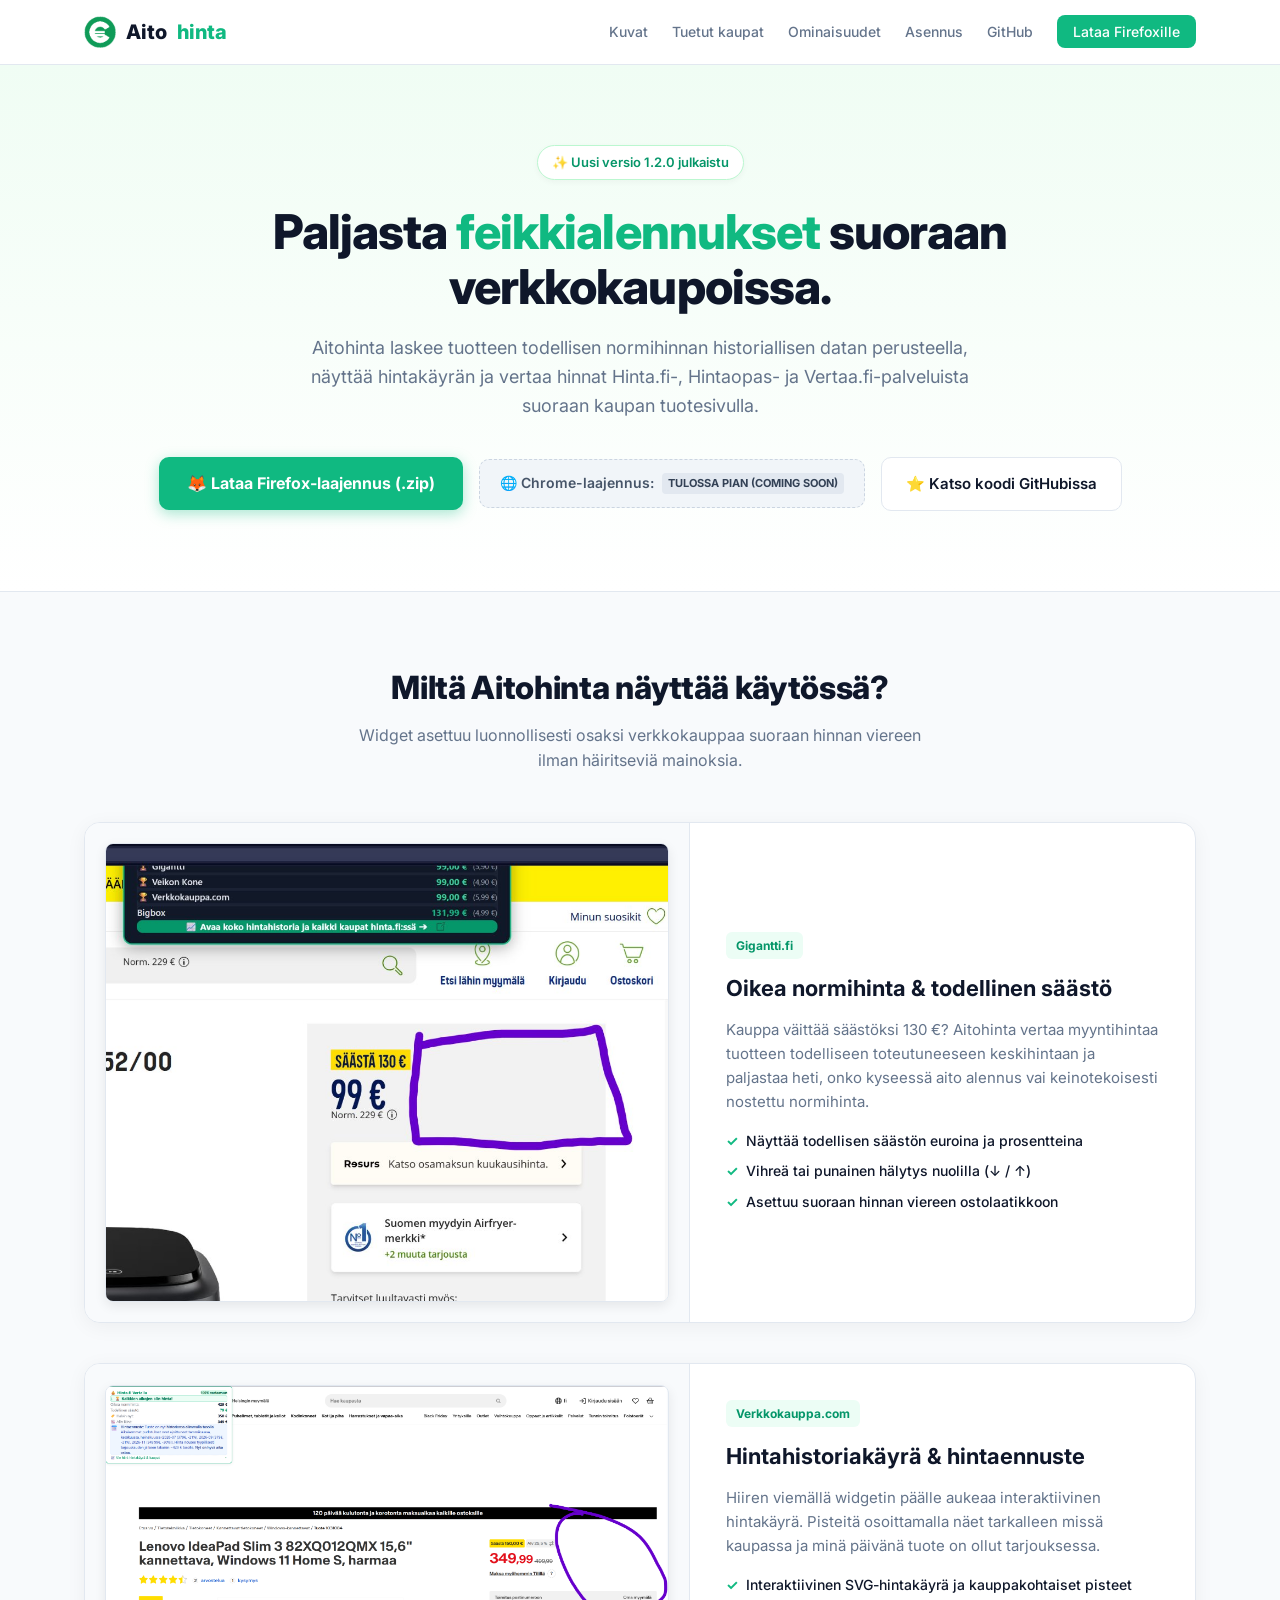
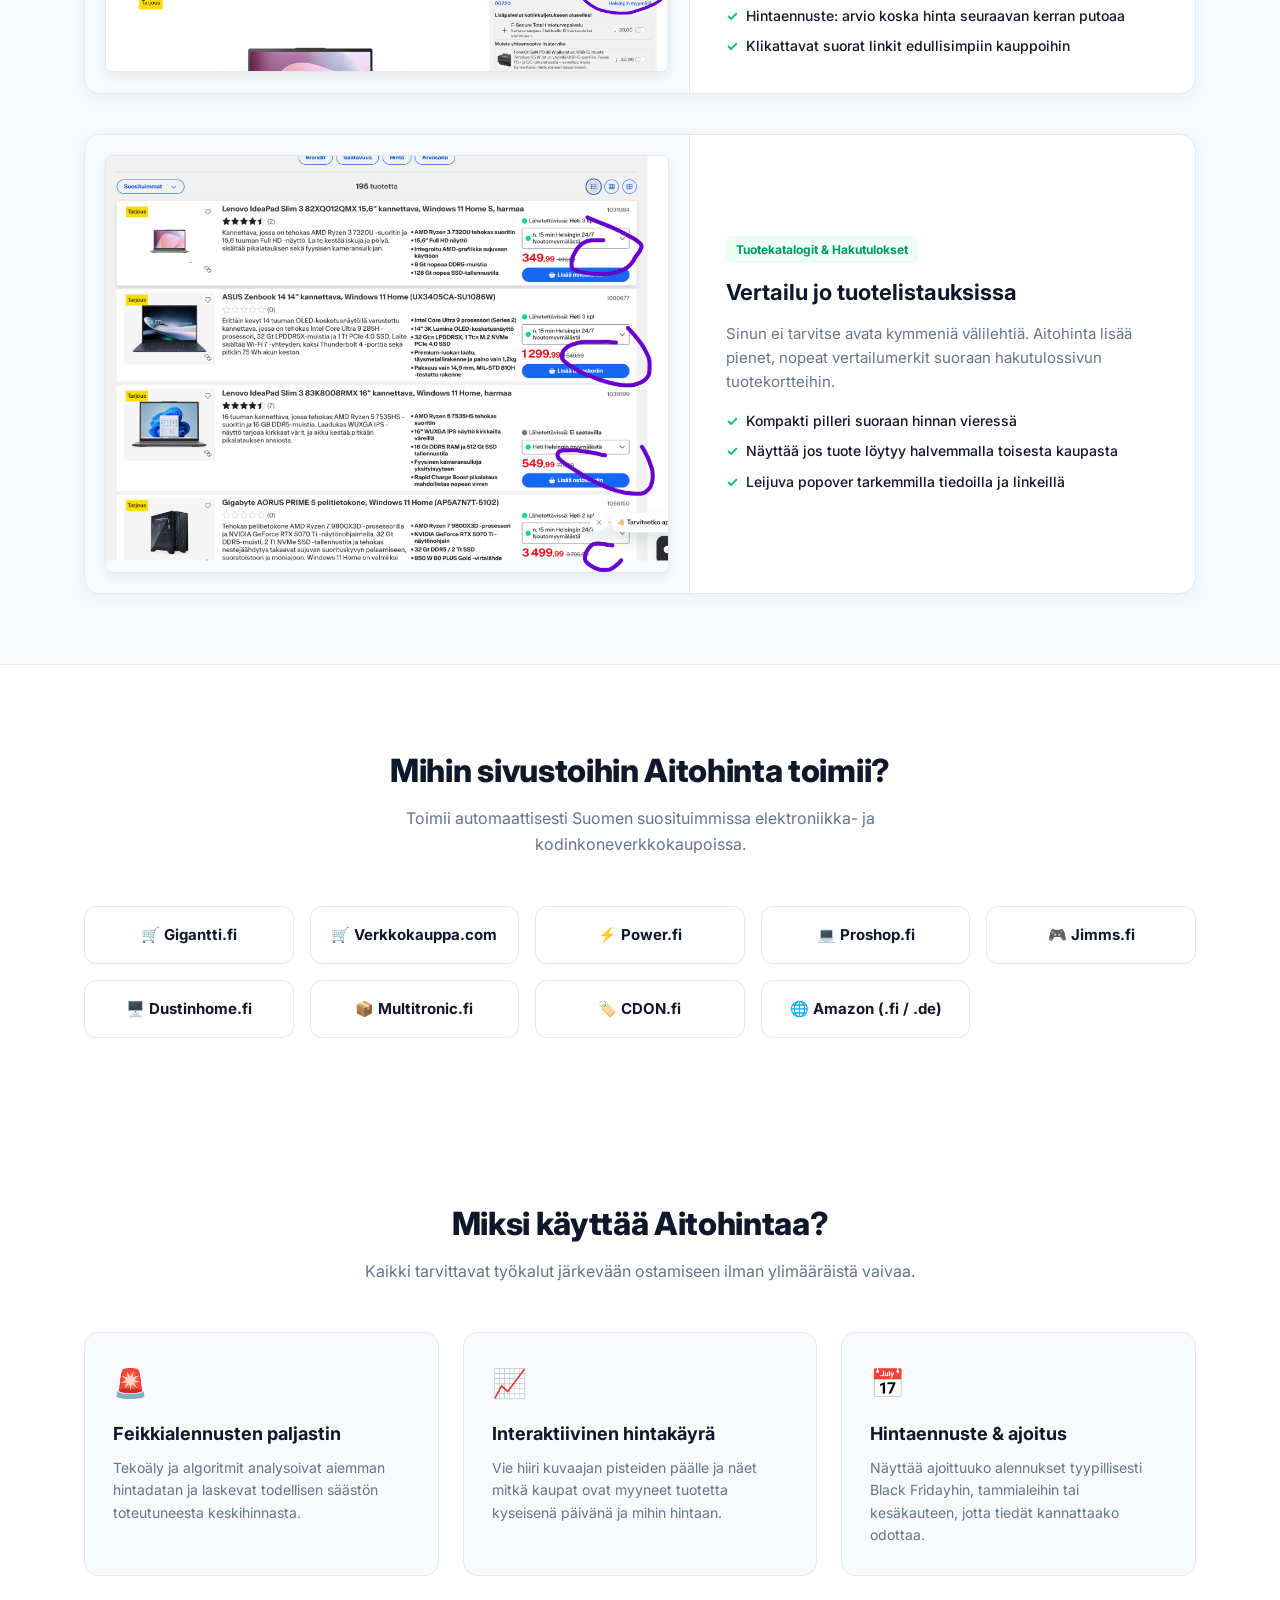
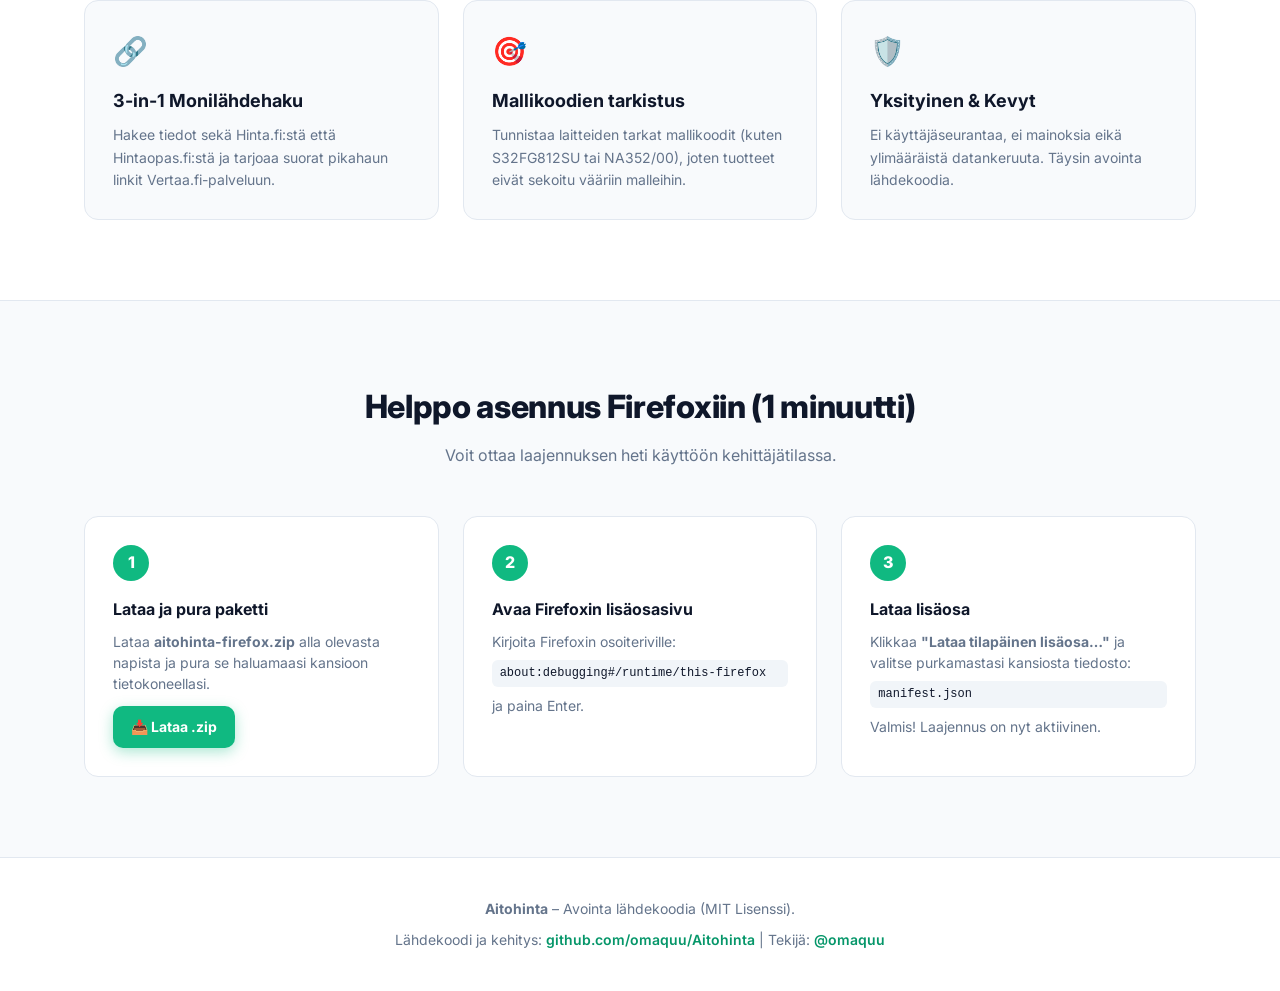
==== docs/index.html @ 5bd08c73 "feat: Aitohinta v1.2.0 - hintatarkistaja, feikkialennusten paljastin ja esittelysivusto" ====
<!DOCTYPE html>
<html lang="fi">
<head>
  <meta charset="UTF-8">
  <meta name="viewport" content="width=device-width, initial-scale=1.0">
  <title>Aitohinta – Paljasta feikkialennukset verkkokaupoissa</title>
  <meta name="description" content="Aitohinta on selainlaajennus, joka paljastaa feikkialennukset suomalaisissa verkkokaupoissa. Näytä oikea normihinta, hintahistoriakäyrä ja vertaa Hinta.fi-, Hintaopas- ja Vertaa.fi-palveluihin.">
  <link rel="icon" type="image/png" href="assets/logo.png">
  <link rel="preconnect" href="https://fonts.googleapis.com">
  <link rel="preconnect" href="https://fonts.gstatic.com" crossorigin>
  <link href="https://fonts.googleapis.com/css2?family=Inter:wght@400;500;600;700;800&display=swap" rel="stylesheet">
  <style>
    :root {
      --primary: #10b981;
      --primary-dark: #059669;
      --primary-light: #ecfdf5;
      --dark: #0f172a;
      --dark-card: #1e293b;
      --gray-text: #64748b;
      --light-bg: #f8fafc;
      --border: #e2e8f0;
      --danger: #ef4444;
      --blue: #3b82f6;
    }

    * {
      box-sizing: border-box;
      margin: 0;
      padding: 0;
    }

    body {
      font-family: 'Inter', -apple-system, BlinkMacSystemFont, sans-serif;
      color: var(--dark);
      background-color: #ffffff;
      line-height: 1.6;
      -webkit-font-smoothing: antialiased;
    }

    /* Container */
    .container {
      max-width: 1160px;
      margin: 0 auto;
      padding: 0 24px;
    }

    /* Header */
    header {
      position: sticky;
      top: 0;
      background: rgba(255, 255, 255, 0.95);
      backdrop-filter: blur(10px);
      border-bottom: 1px solid var(--border);
      z-index: 100;
      padding: 16px 0;
    }

    .nav-wrapper {
      display: flex;
      align-items: center;
      justify-content: space-between;
    }

    .brand {
      display: flex;
      align-items: center;
      gap: 10px;
      font-size: 20px;
      font-weight: 800;
      color: var(--dark);
      text-decoration: none;
    }

    .brand img {
      width: 32px;
      height: 32px;
    }

    .brand span {
      color: var(--primary);
    }

    .nav-links {
      display: flex;
      align-items: center;
      gap: 24px;
      list-style: none;
    }

    .nav-links a {
      color: var(--gray-text);
      text-decoration: none;
      font-size: 14px;
      font-weight: 500;
      transition: color 0.15s;
    }

    .nav-links a:hover {
      color: var(--dark);
    }

    .btn-header {
      background: var(--primary);
      color: #ffffff !important;
      padding: 8px 16px;
      border-radius: 8px;
      font-weight: 600;
      transition: background 0.15s;
    }

    .btn-header:hover {
      background: var(--primary-dark) !important;
    }

    /* Hero */
    .hero {
      padding: 80px 0 60px;
      text-align: center;
      background: linear-gradient(180deg, #f0fdf4 0%, #ffffff 100%);
    }

    .pill-badge {
      display: inline-flex;
      align-items: center;
      gap: 6px;
      padding: 6px 14px;
      background: #ffffff;
      border: 1px solid #bbf7d0;
      border-radius: 999px;
      font-size: 13px;
      font-weight: 600;
      color: var(--primary-dark);
      margin-bottom: 24px;
      box-shadow: 0 2px 6px rgba(0,0,0,0.04);
    }

    .hero h1 {
      font-size: 48px;
      font-weight: 800;
      line-height: 1.15;
      letter-spacing: -0.02em;
      max-width: 800px;
      margin: 0 auto 20px;
      color: var(--dark);
    }

    .hero h1 span {
      color: var(--primary);
    }

    .hero p {
      font-size: 18px;
      color: var(--gray-text);
      max-width: 660px;
      margin: 0 auto 36px;
    }

    .cta-group {
      display: flex;
      align-items: center;
      justify-content: center;
      gap: 16px;
      flex-wrap: wrap;
      margin-bottom: 20px;
    }

    .btn-primary {
      display: inline-flex;
      align-items: center;
      gap: 10px;
      padding: 14px 28px;
      background: var(--primary);
      color: #ffffff;
      font-size: 16px;
      font-weight: 700;
      border-radius: 10px;
      text-decoration: none;
      box-shadow: 0 4px 14px rgba(16, 185, 129, 0.35);
      transition: all 0.15s;
    }

    .btn-primary:hover {
      background: var(--primary-dark);
      transform: translateY(-1px);
      box-shadow: 0 6px 20px rgba(16, 185, 129, 0.4);
    }

    .btn-secondary {
      display: inline-flex;
      align-items: center;
      gap: 8px;
      padding: 14px 24px;
      background: #ffffff;
      color: var(--dark);
      border: 1.5px solid var(--border);
      font-size: 15px;
      font-weight: 600;
      border-radius: 10px;
      text-decoration: none;
      transition: all 0.15s;
    }

    .btn-secondary:hover {
      background: var(--light-bg);
      border-color: #cbd5e1;
    }

    .chrome-badge {
      display: inline-flex;
      align-items: center;
      gap: 8px;
      padding: 12px 20px;
      background: #f1f5f9;
      color: #475569;
      border-radius: 10px;
      font-size: 14px;
      font-weight: 600;
      border: 1px dashed #cbd5e1;
    }

    .chrome-badge .tag {
      background: #e2e8f0;
      color: #334155;
      font-size: 11px;
      padding: 2px 6px;
      border-radius: 4px;
      text-transform: uppercase;
      font-weight: 700;
    }

    /* Screenshots Showcase */
    .showcase {
      padding: 70px 0;
      background: var(--light-bg);
      border-top: 1px solid var(--border);
      border-bottom: 1px solid var(--border);
    }

    .section-title {
      text-align: center;
      margin-bottom: 48px;
    }

    .section-title h2 {
      font-size: 32px;
      font-weight: 800;
      letter-spacing: -0.01em;
      margin-bottom: 10px;
    }

    .section-title p {
      font-size: 16px;
      color: var(--gray-text);
      max-width: 580px;
      margin: 0 auto;
    }

    .showcase-grid {
      display: grid;
      grid-template-columns: 1fr;
      gap: 40px;
    }

    .showcase-card {
      background: #ffffff;
      border: 1px solid var(--border);
      border-radius: 16px;
      overflow: hidden;
      box-shadow: 0 4px 20px rgba(0, 0, 0, 0.05);
      display: grid;
      grid-template-columns: 1.2fr 1fr;
    }

    @media (max-width: 860px) {
      .showcase-card {
        grid-template-columns: 1fr;
      }
    }

    .showcase-img {
      background: #f8fafc;
      padding: 20px;
      display: flex;
      align-items: center;
      justify-content: center;
      border-right: 1px solid var(--border);
    }

    .showcase-img img {
      width: 100%;
      height: auto;
      border-radius: 8px;
      box-shadow: 0 4px 12px rgba(0,0,0,0.08);
      border: 1px solid var(--border);
    }

    .showcase-content {
      padding: 36px;
      display: flex;
      flex-direction: column;
      justify-content: center;
    }

    .showcase-tag {
      display: inline-block;
      font-size: 12px;
      font-weight: 700;
      color: var(--primary-dark);
      background: var(--primary-light);
      padding: 4px 10px;
      border-radius: 6px;
      margin-bottom: 12px;
      width: fit-content;
    }

    .showcase-content h3 {
      font-size: 22px;
      font-weight: 700;
      margin-bottom: 12px;
    }

    .showcase-content p {
      color: var(--gray-text);
      font-size: 15px;
      line-height: 1.6;
      margin-bottom: 16px;
    }

    .showcase-features {
      list-style: none;
      display: flex;
      flex-direction: column;
      gap: 8px;
    }

    .showcase-features li {
      font-size: 14px;
      display: flex;
      align-items: center;
      gap: 8px;
      color: var(--dark);
      font-weight: 500;
    }

    .showcase-features li span {
      color: var(--primary);
      font-weight: 700;
    }

    /* Stores Grid */
    .stores-section {
      padding: 80px 0;
      text-align: center;
    }

    .stores-grid {
      display: grid;
      grid-template-columns: repeat(auto-fill, minmax(180px, 1fr));
      gap: 16px;
      margin-top: 36px;
    }

    .store-pill {
      display: flex;
      align-items: center;
      justify-content: center;
      gap: 10px;
      padding: 16px;
      background: #ffffff;
      border: 1px solid var(--border);
      border-radius: 12px;
      font-weight: 700;
      font-size: 15px;
      color: var(--dark);
      box-shadow: 0 2px 6px rgba(0,0,0,0.02);
      transition: all 0.15s;
    }

    .store-pill:hover {
      border-color: var(--primary);
      transform: translateY(-2px);
      box-shadow: 0 4px 12px rgba(16, 185, 129, 0.12);
    }

    /* Features Grid */
    .features-section {
      padding: 80px 0;
      background: #ffffff;
    }

    .features-grid {
      display: grid;
      grid-template-columns: repeat(auto-fit, minmax(280px, 1fr));
      gap: 24px;
    }

    .feature-box {
      padding: 28px;
      background: var(--light-bg);
      border: 1px solid var(--border);
      border-radius: 14px;
      transition: all 0.15s;
    }

    .feature-box:hover {
      border-color: var(--primary);
      box-shadow: 0 6px 18px rgba(0,0,0,0.04);
    }

    .feature-icon {
      font-size: 28px;
      margin-bottom: 14px;
    }

    .feature-box h4 {
      font-size: 18px;
      font-weight: 700;
      margin-bottom: 8px;
    }

    .feature-box p {
      font-size: 14px;
      color: var(--gray-text);
      line-height: 1.6;
    }

    /* Installation Steps */
    .install-section {
      padding: 80px 0;
      background: var(--light-bg);
      border-top: 1px solid var(--border);
    }

    .steps-grid {
      display: grid;
      grid-template-columns: repeat(3, 1fr);
      gap: 24px;
      margin-top: 36px;
    }

    @media (max-width: 768px) {
      .steps-grid {
        grid-template-columns: 1fr;
      }
    }

    .step-card {
      background: #ffffff;
      border: 1px solid var(--border);
      border-radius: 14px;
      padding: 28px;
      position: relative;
    }

    .step-number {
      width: 36px;
      height: 36px;
      background: var(--primary);
      color: #ffffff;
      border-radius: 50%;
      display: flex;
      align-items: center;
      justify-content: center;
      font-weight: 800;
      font-size: 16px;
      margin-bottom: 16px;
    }

    .step-card h4 {
      font-size: 16px;
      font-weight: 700;
      margin-bottom: 8px;
    }

    .step-card p {
      font-size: 14px;
      color: var(--gray-text);
      line-height: 1.5;
    }

    .step-card code {
      display: block;
      margin-top: 8px;
      background: #f1f5f9;
      padding: 4px 8px;
      border-radius: 6px;
      font-family: monospace;
      font-size: 12px;
      color: #0f172a;
    }

    /* Footer */
    footer {
      padding: 40px 0;
      background: #ffffff;
      border-top: 1px solid var(--border);
      text-align: center;
      font-size: 14px;
      color: var(--gray-text);
    }

    footer a {
      color: var(--primary-dark);
      text-decoration: none;
      font-weight: 600;
    }

    footer a:hover {
      text-decoration: underline;
    }
  </style>
</head>
<body>

  <!-- Header -->
  <header>
    <div class="container nav-wrapper">
      <a href="#" class="brand">
        <img src="assets/logo.png" alt="Aitohinta Logo">
        Aito<span>hinta</span>
      </a>
      <ul class="nav-links">
        <li><a href="#showcase">Kuvat</a></li>
        <li><a href="#stores">Tuetut kaupat</a></li>
        <li><a href="#features">Ominaisuudet</a></li>
        <li><a href="#install">Asennus</a></li>
        <li><a href="https://github.com/omaquu/Aitohinta" target="_blank" rel="noopener noreferrer">GitHub</a></li>
        <li><a href="aitohinta-firefox.zip" class="btn-header">Lataa Firefoxille</a></li>
      </ul>
    </div>
  </header>

  <!-- Hero Section -->
  <section class="hero">
    <div class="container">
      <div class="pill-badge">
        ✨ Uusi versio 1.2.0 julkaistu
      </div>
      <h1>Paljasta <span>feikkialennukset</span> suoraan verkkokaupoissa.</h1>
      <p>
        Aitohinta laskee tuotteen todellisen normihinnan historiallisen datan perusteella, näyttää hintakäyrän ja vertaa hinnat Hinta.fi-, Hintaopas- ja Vertaa.fi-palveluista suoraan kaupan tuotesivulla.
      </p>

      <div class="cta-group">
        <a href="aitohinta-firefox.zip" class="btn-primary" download>
          🦊 Lataa Firefox-laajennus (.zip)
        </a>
        <div class="chrome-badge">
          <span>🌐 Chrome-laajennus:</span>
          <span class="tag">Tulossa pian (Coming soon)</span>
        </div>
        <a href="https://github.com/omaquu/Aitohinta" target="_blank" rel="noopener noreferrer" class="btn-secondary">
          ⭐ Katso koodi GitHubissa
        </a>
      </div>
    </div>
  </section>

  <!-- Screenshots & Showcase -->
  <section class="showcase" id="showcase">
    <div class="container">
      <div class="section-title">
        <h2>Miltä Aitohinta näyttää käytössä?</h2>
        <p>Widget asettuu luonnollisesti osaksi verkkokauppaa suoraan hinnan viereen ilman häiritseviä mainoksia.</p>
      </div>

      <div class="showcase-grid">

        <!-- Card 1: Gigantti -->
        <div class="showcase-card">
          <div class="showcase-img">
            <img src="assets/gigantti_esimerkki.jpg" alt="Aitohinta Gigantti tuotesivulla">
          </div>
          <div class="showcase-content">
            <span class="showcase-tag">Gigantti.fi</span>
            <h3>Oikea normihinta & todellinen säästö</h3>
            <p>
              Kauppa väittää säästöksi 130 €? Aitohinta vertaa myyntihintaa tuotteen todelliseen toteutuneeseen keskihintaan ja paljastaa heti, onko kyseessä aito alennus vai keinotekoisesti nostettu normihinta.
            </p>
            <ul class="showcase-features">
              <li><span>✓</span> Näyttää todellisen säästön euroina ja prosentteina</li>
              <li><span>✓</span> Vihreä tai punainen hälytys nuolilla (↓ / ↑)</li>
              <li><span>✓</span> Asettuu suoraan hinnan viereen ostolaatikkoon</li>
            </ul>
          </div>
        </div>

        <!-- Card 2: Verkkokauppa.com -->
        <div class="showcase-card">
          <div class="showcase-img">
            <img src="assets/verkkokauppa_tuote.png" alt="Aitohinta Verkkokauppa.com tuotesivulla">
          </div>
          <div class="showcase-content">
            <span class="showcase-tag">Verkkokauppa.com</span>
            <h3>Hintahistoriakäyrä & hintaennuste</h3>
            <p>
              Hiiren viemällä widgetin päälle aukeaa interaktiivinen hintakäyrä. Pisteitä osoittamalla näet tarkalleen missä kaupassa ja minä päivänä tuote on ollut tarjouksessa.
            </p>
            <ul class="showcase-features">
              <li><span>✓</span> Interaktiivinen SVG-hintakäyrä ja kauppakohtaiset pisteet</li>
              <li><span>✓</span> Hintaennuste: arvio koska hinta seuraavan kerran putoaa</li>
              <li><span>✓</span> Klikattavat suorat linkit edullisimpiin kauppoihin</li>
            </ul>
          </div>
        </div>

        <!-- Card 3: Listing page -->
        <div class="showcase-card">
          <div class="showcase-img">
            <img src="assets/tuotelistaus_verkkokauppa.png" alt="Aitohinta tuotekatalogissa ja hakutuloksissa">
          </div>
          <div class="showcase-content">
            <span class="showcase-tag">Tuotekatalogit & Hakutulokset</span>
            <h3>Vertailu jo tuotelistauksissa</h3>
            <p>
              Sinun ei tarvitse avata kymmeniä välilehtiä. Aitohinta lisää pienet, nopeat vertailumerkit suoraan hakutulossivun tuotekortteihin.
            </p>
            <ul class="showcase-features">
              <li><span>✓</span> Kompakti pilleri suoraan hinnan vieressä</li>
              <li><span>✓</span> Näyttää jos tuote löytyy halvemmalla toisesta kaupasta</li>
              <li><span>✓</span> Leijuva popover tarkemmilla tiedoilla ja linkeillä</li>
            </ul>
          </div>
        </div>

      </div>
    </div>
  </section>

  <!-- Supported Stores -->
  <section class="stores-section" id="stores">
    <div class="container">
      <div class="section-title">
        <h2>Mihin sivustoihin Aitohinta toimii?</h2>
        <p>Toimii automaattisesti Suomen suosituimmissa elektroniikka- ja kodinkoneverkkokaupoissa.</p>
      </div>

      <div class="stores-grid">
        <div class="store-pill">🛒 Gigantti.fi</div>
        <div class="store-pill">🛒 Verkkokauppa.com</div>
        <div class="store-pill">⚡ Power.fi</div>
        <div class="store-pill">💻 Proshop.fi</div>
        <div class="store-pill">🎮 Jimms.fi</div>
        <div class="store-pill">🖥️ Dustinhome.fi</div>
        <div class="store-pill">📦 Multitronic.fi</div>
        <div class="store-pill">🏷️ CDON.fi</div>
        <div class="store-pill">🌐 Amazon (.fi / .de)</div>
      </div>
    </div>
  </section>

  <!-- Features -->
  <section class="features-section" id="features">
    <div class="container">
      <div class="section-title">
        <h2>Miksi käyttää Aitohintaa?</h2>
        <p>Kaikki tarvittavat työkalut järkevään ostamiseen ilman ylimääräistä vaivaa.</p>
      </div>

      <div class="features-grid">
        <div class="feature-box">
          <div class="feature-icon">🚨</div>
          <h4>Feikkialennusten paljastin</h4>
          <p>Tekoäly ja algoritmit analysoivat aiemman hintadatan ja laskevat todellisen säästön toteutuneesta keskihinnasta.</p>
        </div>

        <div class="feature-box">
          <div class="feature-icon">📈</div>
          <h4>Interaktiivinen hintakäyrä</h4>
          <p>Vie hiiri kuvaajan pisteiden päälle ja näet mitkä kaupat ovat myyneet tuotetta kyseisenä päivänä ja mihin hintaan.</p>
        </div>

        <div class="feature-box">
          <div class="feature-icon">📅</div>
          <h4>Hintaennuste & ajoitus</h4>
          <p>Näyttää ajoittuuko alennukset tyypillisesti Black Fridayhin, tammialeihin tai kesäkauteen, jotta tiedät kannattaako odottaa.</p>
        </div>

        <div class="feature-box">
          <div class="feature-icon">🔗</div>
          <h4>3-in-1 Monilähdehaku</h4>
          <p>Hakee tiedot sekä Hinta.fi:stä että Hintaopas.fi:stä ja tarjoaa suorat pikahaun linkit Vertaa.fi-palveluun.</p>
        </div>

        <div class="feature-box">
          <div class="feature-icon">🎯</div>
          <h4>Mallikoodien tarkistus</h4>
          <p>Tunnistaa laitteiden tarkat mallikoodit (kuten S32FG812SU tai NA352/00), joten tuotteet eivät sekoitu vääriin malleihin.</p>
        </div>

        <div class="feature-box">
          <div class="feature-icon">🛡️</div>
          <h4>Yksityinen & Kevyt</h4>
          <p>Ei käyttäjäseurantaa, ei mainoksia eikä ylimääräistä datankeruuta. Täysin avointa lähdekoodia.</p>
        </div>
      </div>
    </div>
  </section>

  <!-- Installation Guide -->
  <section class="install-section" id="install">
    <div class="container">
      <div class="section-title">
        <h2>Helppo asennus Firefoxiin (1 minuutti)</h2>
        <p>Voit ottaa laajennuksen heti käyttöön kehittäjätilassa.</p>
      </div>

      <div class="steps-grid">
        <div class="step-card">
          <div class="step-number">1</div>
          <h4>Lataa ja pura paketti</h4>
          <p>Lataa <strong>aitohinta-firefox.zip</strong> alla olevasta napista ja pura se haluamaasi kansioon tietokoneellasi.</p>
          <a href="aitohinta-firefox.zip" class="btn-primary" style="margin-top: 12px; padding: 10px 18px; font-size: 14px;" download>
            📥 Lataa .zip
          </a>
        </div>

        <div class="step-card">
          <div class="step-number">2</div>
          <h4>Avaa Firefoxin lisäosasivu</h4>
          <p>Kirjoita Firefoxin osoiteriville:</p>
          <code>about:debugging#/runtime/this-firefox</code>
          <p style="margin-top: 8px;">ja paina Enter.</p>
        </div>

        <div class="step-card">
          <div class="step-number">3</div>
          <h4>Lataa lisäosa</h4>
          <p>Klikkaa <strong>"Lataa tilapäinen lisäosa…"</strong> ja valitse purkamastasi kansiosta tiedosto:</p>
          <code>manifest.json</code>
          <p style="margin-top: 8px;">Valmis! Laajennus on nyt aktiivinen.</p>
        </div>
      </div>
    </div>
  </section>

  <!-- Footer -->
  <footer>
    <div class="container">
      <p style="margin-bottom: 8px;">
        <strong>Aitohinta</strong> – Avointa lähdekoodia (MIT Lisenssi).
      </p>
      <p>
        Lähdekoodi ja kehitys: <a href="https://github.com/omaquu/Aitohinta" target="_blank" rel="noopener noreferrer">github.com/omaquu/Aitohinta</a> | Tekijä: <a href="https://github.com/omaquu">@omaquu</a>
      </p>
    </div>
  </footer>

</body>
</html>
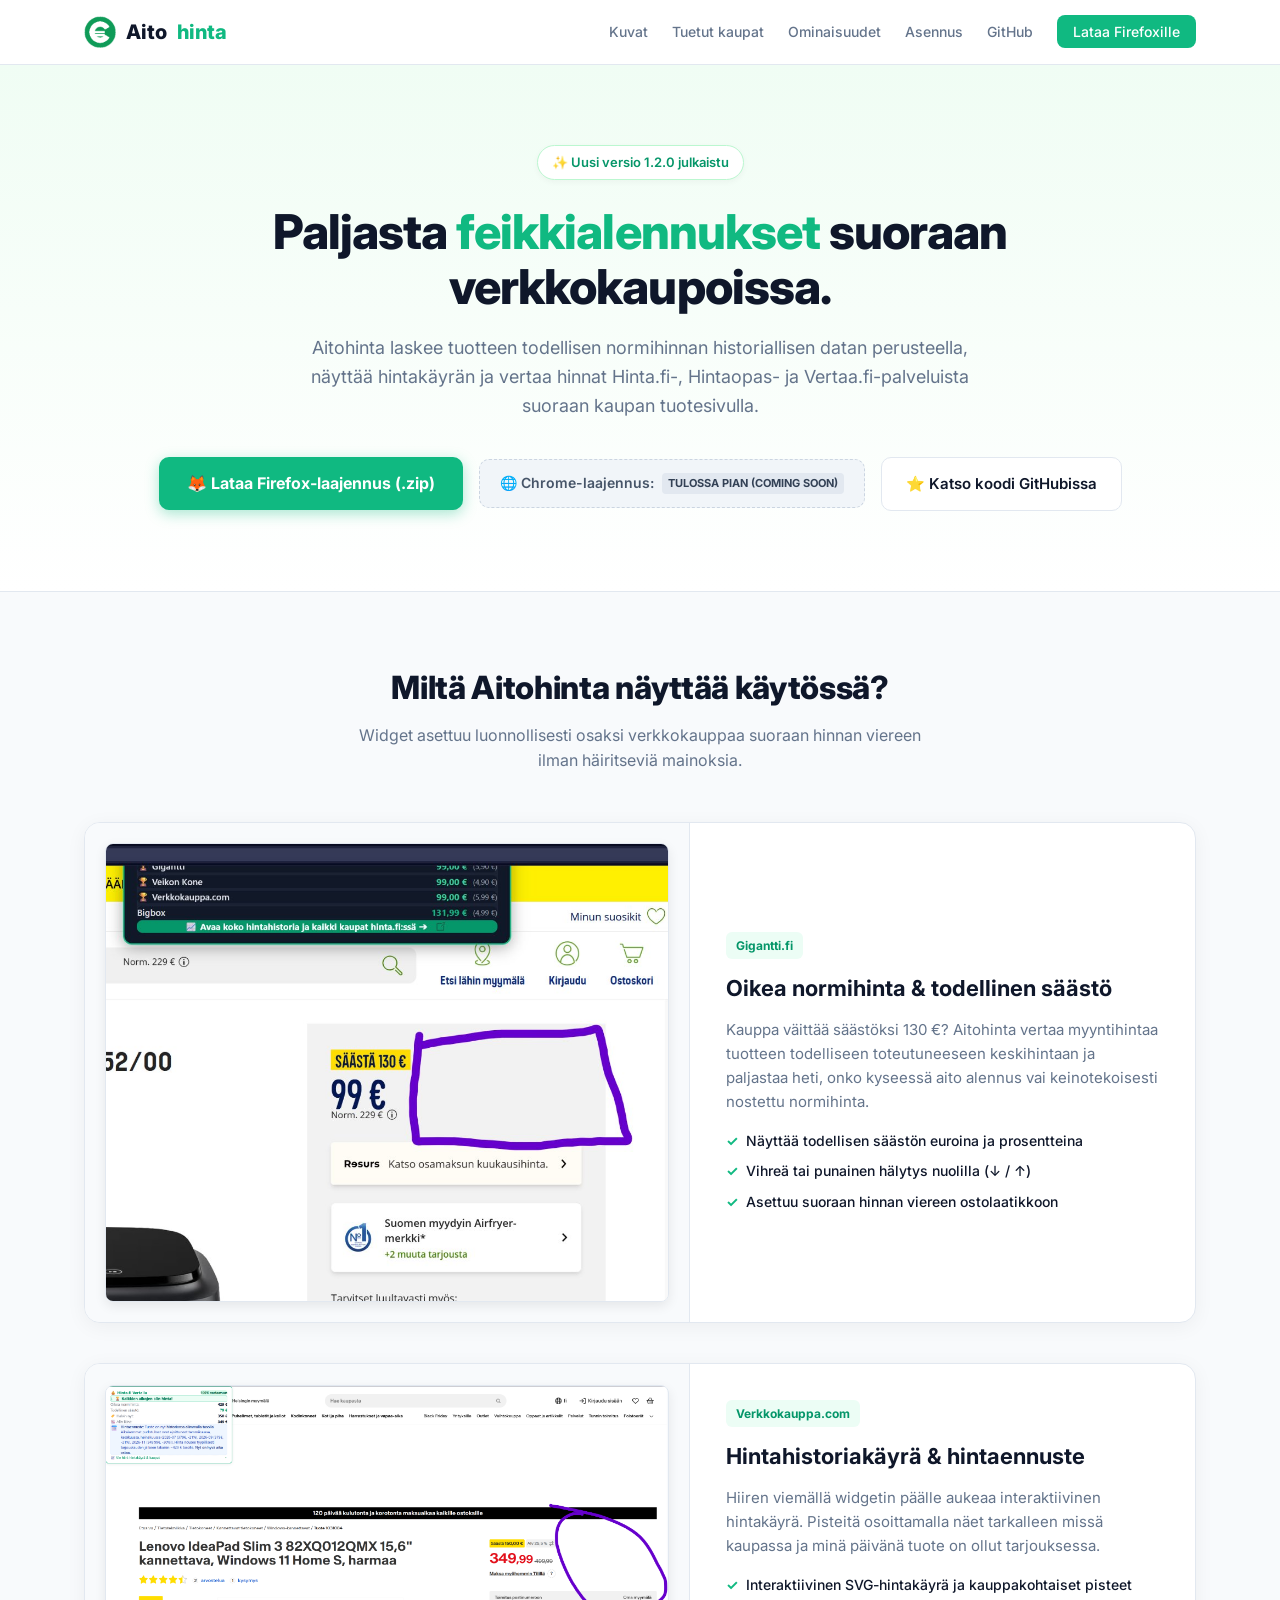
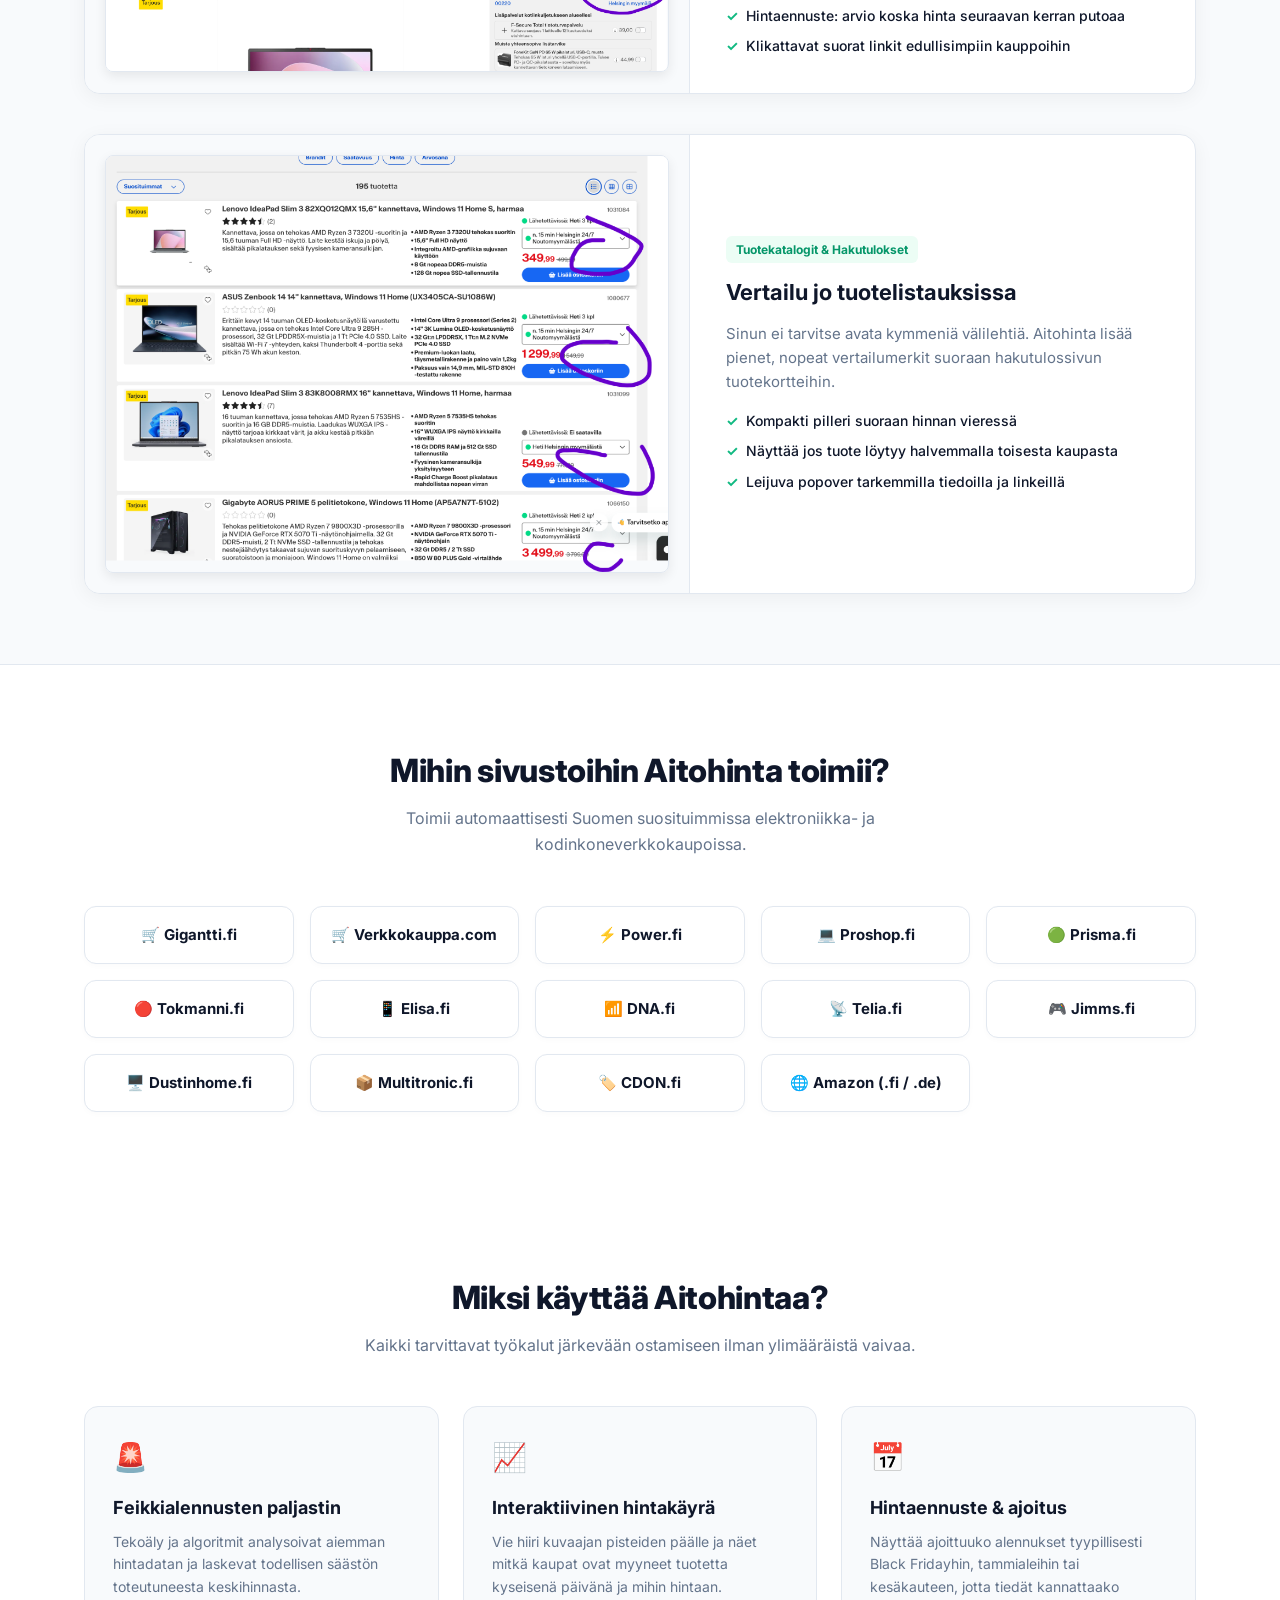
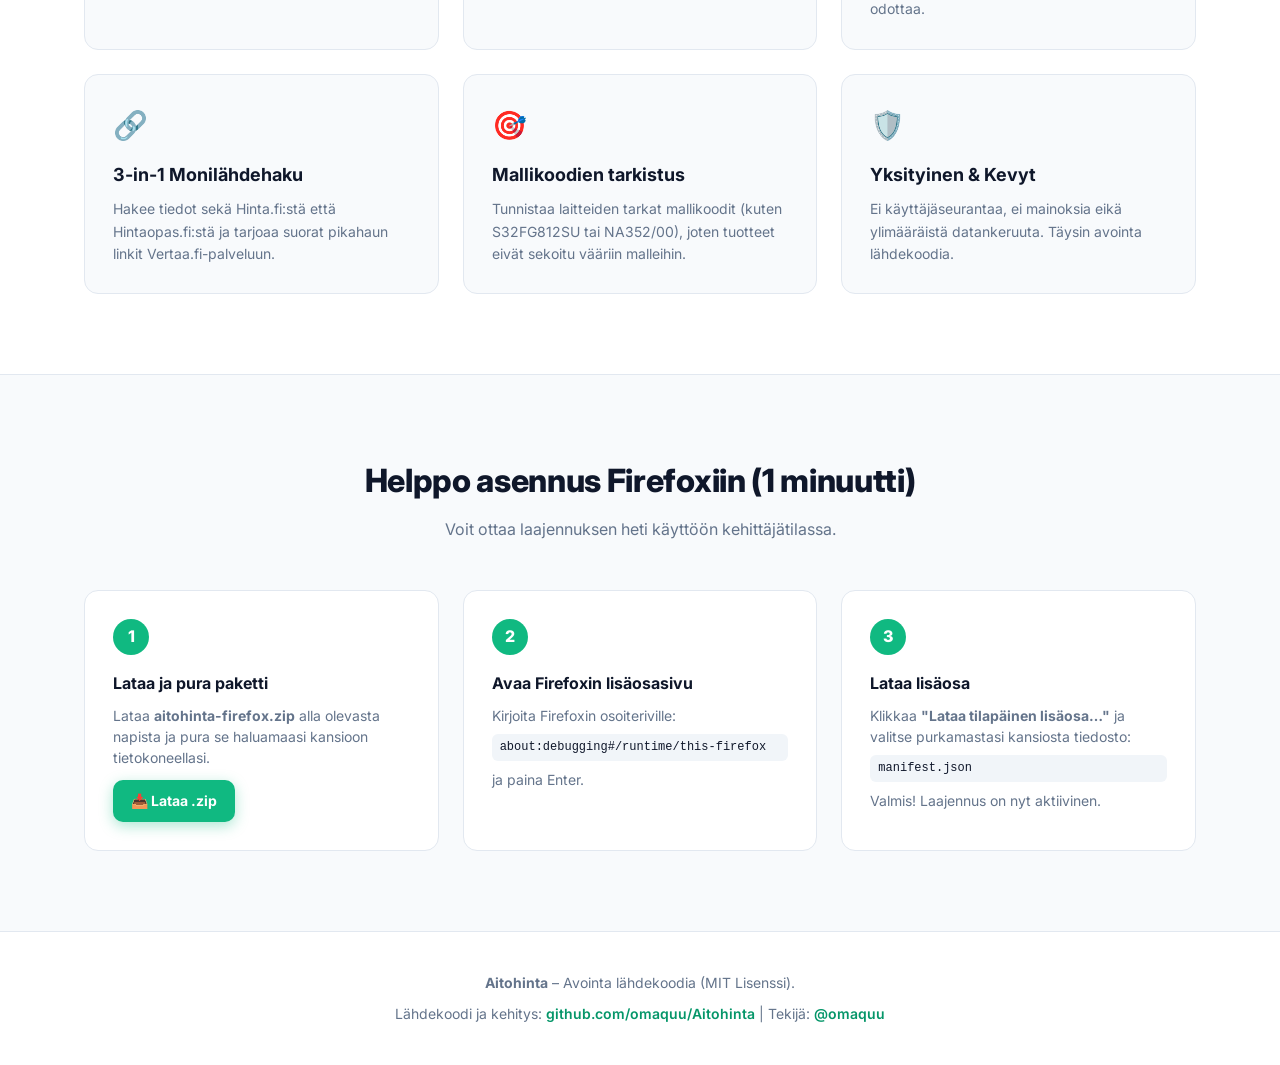
==== commit 7f3743bb: "feat(v1.4.0): Lisätty tuki kaupoille Elisa, DNA, Telia, Prisma ja Tokmanni sekä Hinta.fi vertailun p" ====
--- a/docs/index.html
+++ b/docs/index.html
@@ -640,6 +640,11 @@
         <div class="store-pill">🛒 Verkkokauppa.com</div>
         <div class="store-pill">⚡ Power.fi</div>
         <div class="store-pill">💻 Proshop.fi</div>
+        <div class="store-pill">🟢 Prisma.fi</div>
+        <div class="store-pill">🔴 Tokmanni.fi</div>
+        <div class="store-pill">📱 Elisa.fi</div>
+        <div class="store-pill">📶 DNA.fi</div>
+        <div class="store-pill">📡 Telia.fi</div>
         <div class="store-pill">🎮 Jimms.fi</div>
         <div class="store-pill">🖥️ Dustinhome.fi</div>
         <div class="store-pill">📦 Multitronic.fi</div>
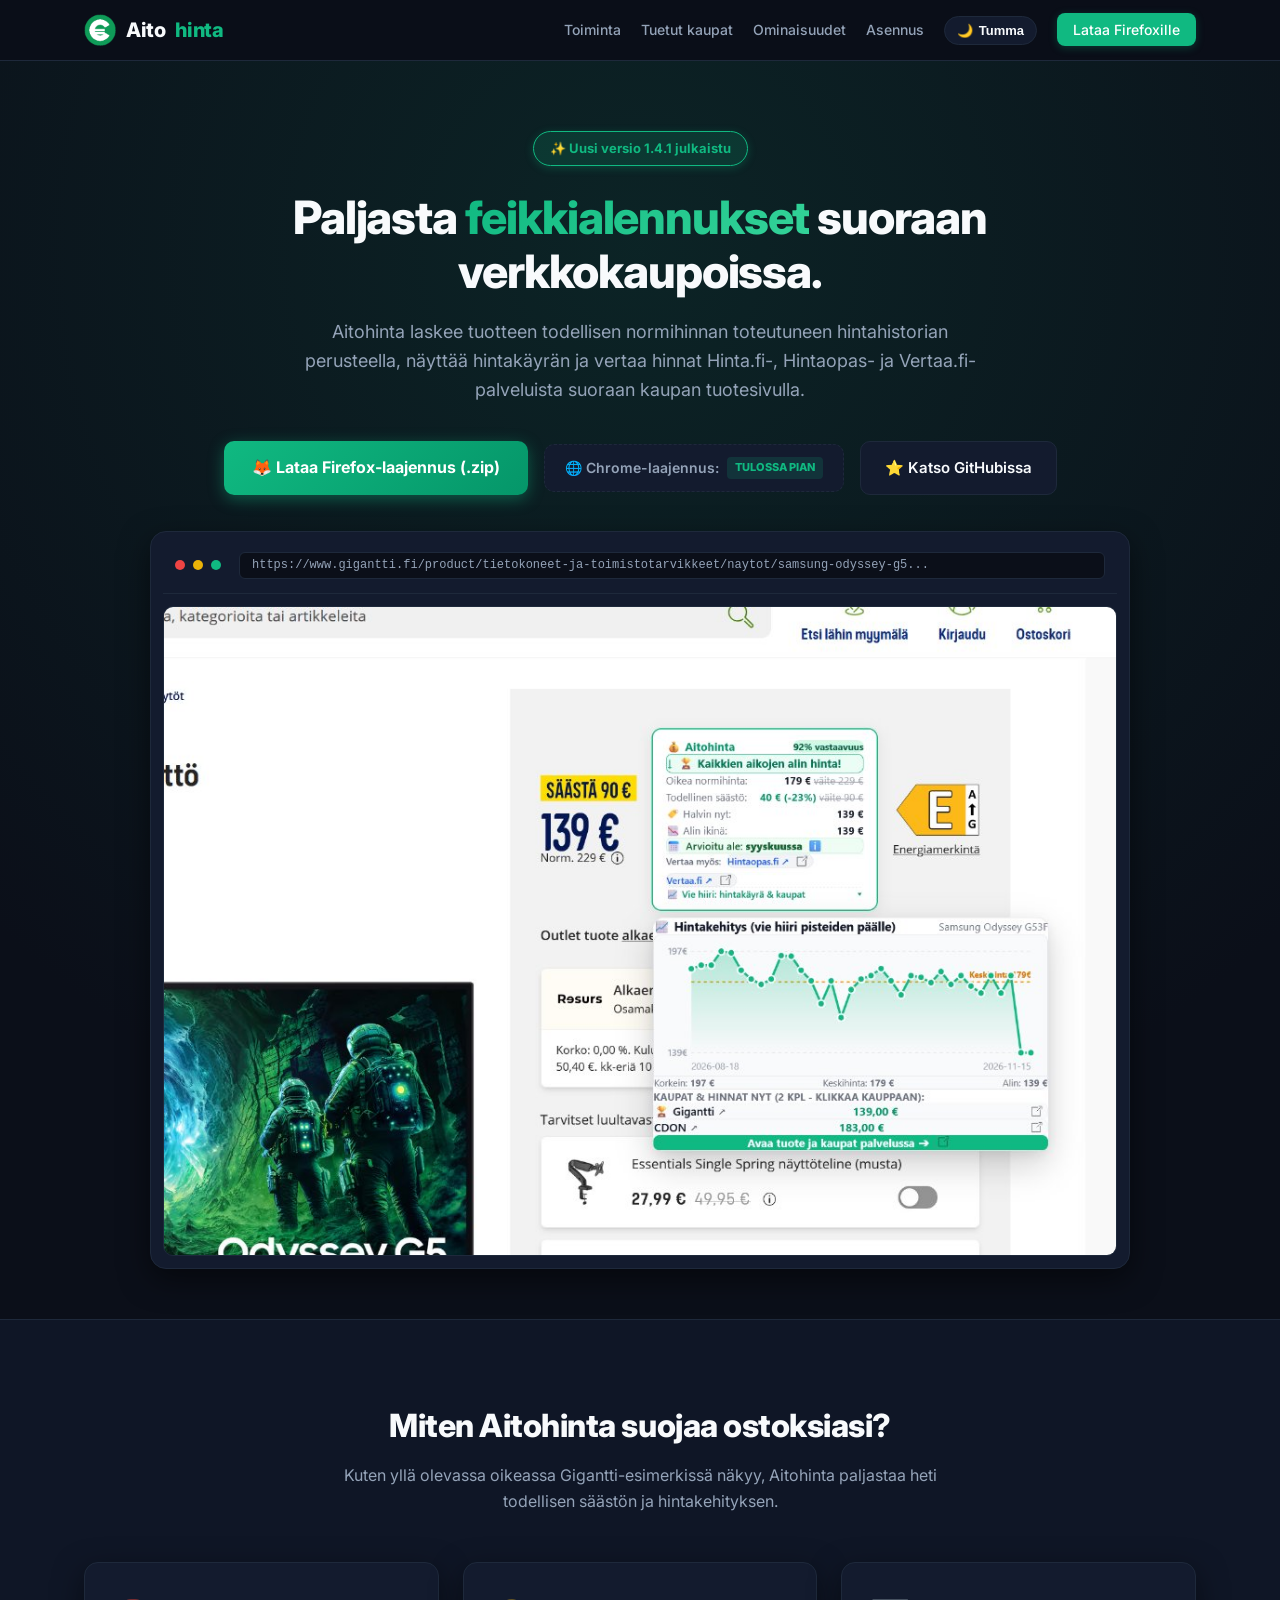
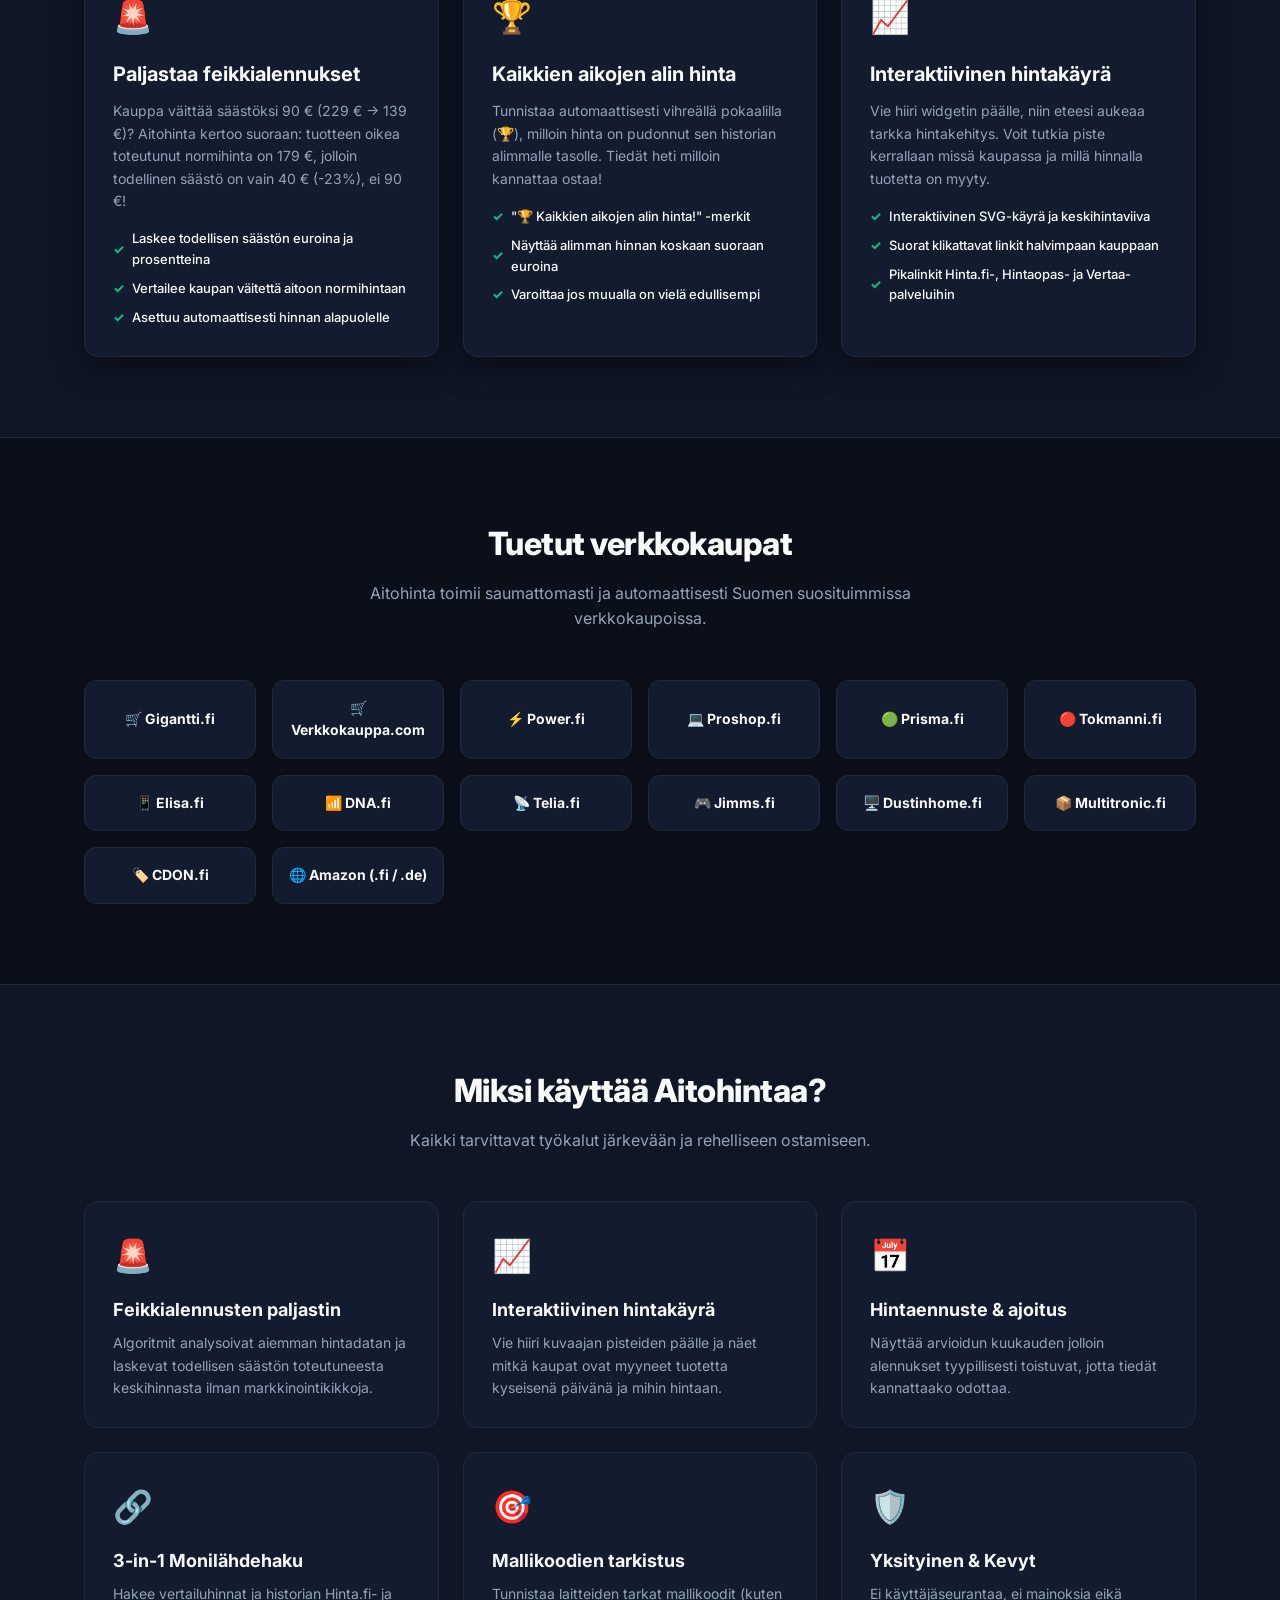
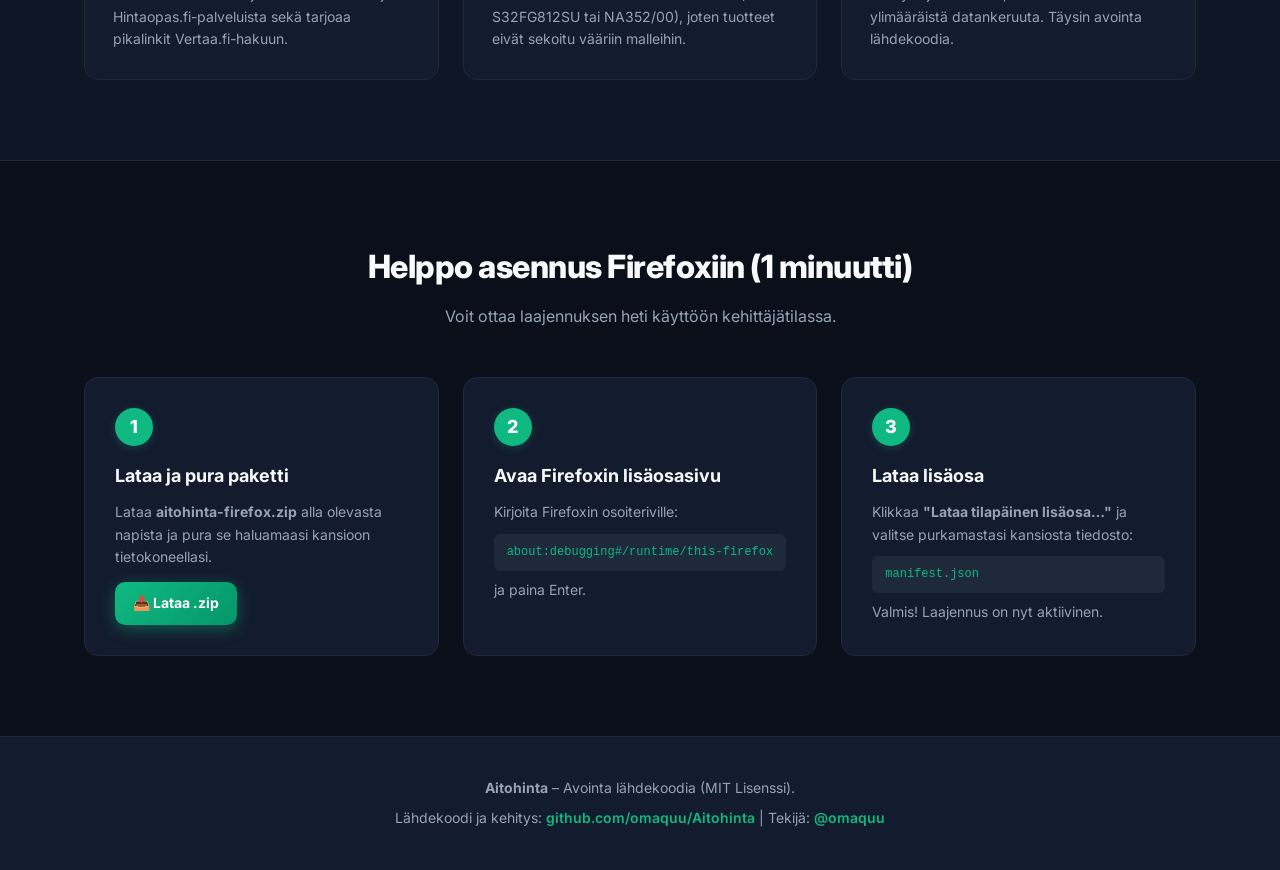
==== commit d0374d7f: "feat(website): Oikea live-kuva widgetistä Gigantissa ja tumma teema oletuksena - Sivuston oletusteem" ====
--- a/docs/index.html
+++ b/docs/index.html
@@ -1,26 +1,59 @@
 <!DOCTYPE html>
-<html lang="fi">
+<html lang="fi" data-theme="dark">
 <head>
   <meta charset="UTF-8">
   <meta name="viewport" content="width=device-width, initial-scale=1.0">
-  <title>Aitohinta – Paljasta feikkialennukset verkkokaupoissa</title>
-  <meta name="description" content="Aitohinta on selainlaajennus, joka paljastaa feikkialennukset suomalaisissa verkkokaupoissa. Näytä oikea normihinta, hintahistoriakäyrä ja vertaa Hinta.fi-, Hintaopas- ja Vertaa.fi-palveluihin.">
+  <title>Aitohinta – Hintatarkistaja &amp; Feikkialennusten Paljastin</title>
+  <meta name="description" content="Aitohinta paljastaa verkkokauppojen feikkialennukset, näyttää oikean normihinnan, interaktiivisen hintakäyrän ja vertaa hinnat suoraan Hinta.fi-, Hintaopas- ja Vertaa.fi-palveluista.">
   <link rel="icon" type="image/png" href="assets/logo.png">
   <link rel="preconnect" href="https://fonts.googleapis.com">
   <link rel="preconnect" href="https://fonts.gstatic.com" crossorigin>
   <link href="https://fonts.googleapis.com/css2?family=Inter:wght@400;500;600;700;800&display=swap" rel="stylesheet">
+  
   <style>
-    :root {
+    :root,
+    [data-theme="dark"] {
+      --bg-page: #0b0f19;
+      --bg-card: #131b2e;
+      --bg-card-hover: #19243d;
+      --bg-header: rgba(11, 15, 25, 0.9);
+      --border: #1e293b;
+      --border-subtle: #24324a;
+      --text-main: #f8fafc;
+      --text-muted: #94a3b8;
+      --text-dim: #64748b;
+      --primary: #10b981;
+      --primary-dark: #059669;
+      --primary-light: rgba(16, 185, 129, 0.15);
+      --primary-glow: rgba(16, 185, 129, 0.25);
+      --danger: #f87171;
+      --danger-bg: rgba(239, 68, 68, 0.15);
+      --hero-bg: radial-gradient(circle at 50% 15%, rgba(16, 185, 129, 0.12) 0%, #0b0f19 75%);
+      --showcase-bg: #0f1626;
+      --card-shadow: 0 10px 30px rgba(0, 0, 0, 0.5);
+      --code-bg: #1e293b;
+    }
+
+    [data-theme="light"] {
+      --bg-page: #ffffff;
+      --bg-card: #ffffff;
+      --bg-card-hover: #f8fafc;
+      --bg-header: rgba(255, 255, 255, 0.95);
+      --border: #e2e8f0;
+      --border-subtle: #cbd5e1;
+      --text-main: #0f172a;
+      --text-muted: #64748b;
+      --text-dim: #94a3b8;
       --primary: #10b981;
       --primary-dark: #059669;
       --primary-light: #ecfdf5;
-      --dark: #0f172a;
-      --dark-card: #1e293b;
-      --gray-text: #64748b;
-      --light-bg: #f8fafc;
-      --border: #e2e8f0;
+      --primary-glow: rgba(16, 185, 129, 0.15);
       --danger: #ef4444;
-      --blue: #3b82f6;
+      --danger-bg: #fef2f2;
+      --hero-bg: linear-gradient(180deg, #f0fdf4 0%, #ffffff 100%);
+      --showcase-bg: #f8fafc;
+      --card-shadow: 0 4px 20px rgba(0, 0, 0, 0.05);
+      --code-bg: #f1f5f9;
     }
 
     * {
@@ -31,10 +64,11 @@
 
     body {
       font-family: 'Inter', -apple-system, BlinkMacSystemFont, sans-serif;
-      color: var(--dark);
-      background-color: #ffffff;
+      color: var(--text-main);
+      background-color: var(--bg-page);
       line-height: 1.6;
       -webkit-font-smoothing: antialiased;
+      transition: background-color 0.2s ease, color 0.2s ease;
     }
 
     /* Container */
@@ -48,11 +82,13 @@
     header {
       position: sticky;
       top: 0;
-      background: rgba(255, 255, 255, 0.95);
-      backdrop-filter: blur(10px);
+      background: var(--bg-header);
+      backdrop-filter: blur(12px);
+      -webkit-backdrop-filter: blur(12px);
       border-bottom: 1px solid var(--border);
       z-index: 100;
-      padding: 16px 0;
+      padding: 14px 0;
+      transition: background-color 0.2s ease, border-color 0.2s ease;
     }
 
     .nav-wrapper {
@@ -67,8 +103,9 @@
       gap: 10px;
       font-size: 20px;
       font-weight: 800;
-      color: var(--dark);
+      color: var(--text-main);
       text-decoration: none;
+      letter-spacing: -0.02em;
     }
 
     .brand img {
@@ -83,12 +120,12 @@
     .nav-links {
       display: flex;
       align-items: center;
-      gap: 24px;
+      gap: 20px;
       list-style: none;
     }
 
     .nav-links a {
-      color: var(--gray-text);
+      color: var(--text-muted);
       text-decoration: none;
       font-size: 14px;
       font-weight: 500;
@@ -96,7 +133,7 @@
     }
 
     .nav-links a:hover {
-      color: var(--dark);
+      color: var(--text-main);
     }
 
     .btn-header {
@@ -104,54 +141,81 @@
       color: #ffffff !important;
       padding: 8px 16px;
       border-radius: 8px;
-      font-weight: 600;
-      transition: background 0.15s;
+      font-weight: 700;
+      font-size: 14px;
+      transition: all 0.15s;
+      box-shadow: 0 2px 8px var(--primary-glow);
     }
 
     .btn-header:hover {
       background: var(--primary-dark) !important;
+      transform: translateY(-1px);
+    }
+
+    /* Theme Toggle Button */
+    .theme-toggle-btn {
+      display: inline-flex;
+      align-items: center;
+      gap: 6px;
+      padding: 6px 12px;
+      background: var(--bg-card);
+      border: 1px solid var(--border);
+      border-radius: 20px;
+      color: var(--text-main);
+      font-size: 13px;
+      font-weight: 600;
+      cursor: pointer;
+      transition: all 0.15s ease;
+    }
+
+    .theme-toggle-btn:hover {
+      border-color: var(--primary);
+      background: var(--bg-card-hover);
     }
 
     /* Hero */
     .hero {
-      padding: 80px 0 60px;
+      padding: 70px 0 50px;
       text-align: center;
-      background: linear-gradient(180deg, #f0fdf4 0%, #ffffff 100%);
+      background: var(--hero-bg);
+      border-bottom: 1px solid var(--border);
     }
 
     .pill-badge {
       display: inline-flex;
       align-items: center;
       gap: 6px;
-      padding: 6px 14px;
-      background: #ffffff;
-      border: 1px solid #bbf7d0;
+      padding: 6px 16px;
+      background: var(--primary-light);
+      border: 1px solid var(--primary);
       border-radius: 999px;
       font-size: 13px;
-      font-weight: 600;
-      color: var(--primary-dark);
+      font-weight: 700;
+      color: var(--primary);
       margin-bottom: 24px;
-      box-shadow: 0 2px 6px rgba(0,0,0,0.04);
+      box-shadow: 0 2px 8px var(--primary-glow);
     }
 
     .hero h1 {
-      font-size: 48px;
+      font-size: 46px;
       font-weight: 800;
-      line-height: 1.15;
-      letter-spacing: -0.02em;
-      max-width: 800px;
+      line-height: 1.18;
+      letter-spacing: -0.025em;
+      max-width: 860px;
       margin: 0 auto 20px;
-      color: var(--dark);
+      color: var(--text-main);
     }
 
     .hero h1 span {
-      color: var(--primary);
+      background: linear-gradient(135deg, #10b981 0%, #34d399 100%);
+      -webkit-background-clip: text;
+      -webkit-text-fill-color: transparent;
     }
 
     .hero p {
       font-size: 18px;
-      color: var(--gray-text);
-      max-width: 660px;
+      color: var(--text-muted);
+      max-width: 680px;
       margin: 0 auto 36px;
     }
 
@@ -161,7 +225,7 @@
       justify-content: center;
       gap: 16px;
       flex-wrap: wrap;
-      margin-bottom: 20px;
+      margin-bottom: 36px;
     }
 
     .btn-primary {
@@ -169,20 +233,19 @@
       align-items: center;
       gap: 10px;
       padding: 14px 28px;
-      background: var(--primary);
+      background: linear-gradient(135deg, #10b981 0%, #059669 100%);
       color: #ffffff;
       font-size: 16px;
       font-weight: 700;
       border-radius: 10px;
       text-decoration: none;
-      box-shadow: 0 4px 14px rgba(16, 185, 129, 0.35);
-      transition: all 0.15s;
+      box-shadow: 0 4px 16px rgba(16, 185, 129, 0.4);
+      transition: all 0.15s ease;
     }
 
     .btn-primary:hover {
-      background: var(--primary-dark);
-      transform: translateY(-1px);
-      box-shadow: 0 6px 20px rgba(16, 185, 129, 0.4);
+      transform: translateY(-2px);
+      box-shadow: 0 6px 24px rgba(16, 185, 129, 0.5);
     }
 
     .btn-secondary {
@@ -190,19 +253,19 @@
       align-items: center;
       gap: 8px;
       padding: 14px 24px;
-      background: #ffffff;
-      color: var(--dark);
-      border: 1.5px solid var(--border);
+      background: var(--bg-card);
+      color: var(--text-main);
+      border: 1px solid var(--border);
       font-size: 15px;
       font-weight: 600;
       border-radius: 10px;
       text-decoration: none;
-      transition: all 0.15s;
+      transition: all 0.15s ease;
     }
 
     .btn-secondary:hover {
-      background: var(--light-bg);
-      border-color: #cbd5e1;
+      background: var(--bg-card-hover);
+      border-color: var(--border-subtle);
     }
 
     .chrome-badge {
@@ -210,29 +273,78 @@
       align-items: center;
       gap: 8px;
       padding: 12px 20px;
-      background: #f1f5f9;
-      color: #475569;
+      background: var(--bg-card);
+      color: var(--text-muted);
       border-radius: 10px;
       font-size: 14px;
       font-weight: 600;
-      border: 1px dashed #cbd5e1;
+      border: 1px dashed var(--border);
     }
 
     .chrome-badge .tag {
-      background: #e2e8f0;
-      color: #334155;
+      background: var(--primary-light);
+      color: var(--primary);
       font-size: 11px;
-      padding: 2px 6px;
+      padding: 2px 8px;
       border-radius: 4px;
       text-transform: uppercase;
-      font-weight: 700;
-    }
-
-    /* Screenshots Showcase */
+      font-weight: 800;
+    }
+
+    /* Live Hero Preview Container */
+    .live-preview-wrapper {
+      max-width: 980px;
+      margin: 0 auto;
+      border-radius: 16px;
+      padding: 12px;
+      background: var(--bg-card);
+      border: 1px solid var(--border);
+      box-shadow: var(--card-shadow);
+    }
+
+    .live-preview-bar {
+      display: flex;
+      align-items: center;
+      gap: 8px;
+      padding: 8px 12px 14px;
+      border-bottom: 1px solid var(--border);
+      margin-bottom: 12px;
+    }
+
+    .browser-dot {
+      width: 10px;
+      height: 10px;
+      border-radius: 50%;
+    }
+    .dot-red { background: #ef4444; }
+    .dot-yellow { background: #eab308; }
+    .dot-green { background: #10b981; }
+
+    .browser-url {
+      margin-left: 10px;
+      background: var(--bg-page);
+      border: 1px solid var(--border);
+      border-radius: 6px;
+      padding: 3px 12px;
+      font-size: 12px;
+      color: var(--text-muted);
+      font-family: monospace;
+      flex-grow: 1;
+      text-align: left;
+    }
+
+    .live-preview-img {
+      width: 100%;
+      height: auto;
+      border-radius: 10px;
+      display: block;
+      border: 1px solid var(--border);
+    }
+
+    /* Showcase Section */
     .showcase {
-      padding: 70px 0;
-      background: var(--light-bg);
-      border-top: 1px solid var(--border);
+      padding: 80px 0;
+      background: var(--showcase-bg);
       border-bottom: 1px solid var(--border);
     }
 
@@ -244,118 +356,91 @@
     .section-title h2 {
       font-size: 32px;
       font-weight: 800;
-      letter-spacing: -0.01em;
-      margin-bottom: 10px;
+      letter-spacing: -0.015em;
+      margin-bottom: 12px;
+      color: var(--text-main);
     }
 
     .section-title p {
       font-size: 16px;
-      color: var(--gray-text);
-      max-width: 580px;
+      color: var(--text-muted);
+      max-width: 620px;
       margin: 0 auto;
     }
 
     .showcase-grid {
       display: grid;
-      grid-template-columns: 1fr;
-      gap: 40px;
+      grid-template-columns: repeat(auto-fit, minmax(320px, 1fr));
+      gap: 24px;
+      margin-top: 36px;
     }
 
     .showcase-card {
-      background: #ffffff;
-      border: 1px solid var(--border);
-      border-radius: 16px;
-      overflow: hidden;
-      box-shadow: 0 4px 20px rgba(0, 0, 0, 0.05);
-      display: grid;
-      grid-template-columns: 1.2fr 1fr;
-    }
-
-    @media (max-width: 860px) {
-      .showcase-card {
-        grid-template-columns: 1fr;
-      }
-    }
-
-    .showcase-img {
-      background: #f8fafc;
-      padding: 20px;
-      display: flex;
-      align-items: center;
-      justify-content: center;
-      border-right: 1px solid var(--border);
-    }
-
-    .showcase-img img {
-      width: 100%;
-      height: auto;
-      border-radius: 8px;
-      box-shadow: 0 4px 12px rgba(0,0,0,0.08);
-      border: 1px solid var(--border);
-    }
-
-    .showcase-content {
-      padding: 36px;
-      display: flex;
-      flex-direction: column;
-      justify-content: center;
-    }
-
-    .showcase-tag {
+      background: var(--bg-card);
+      border: 1px solid var(--border);
+      border-radius: 14px;
+      padding: 28px;
+      box-shadow: var(--card-shadow);
+      transition: all 0.2s ease;
+    }
+
+    .showcase-card:hover {
+      border-color: var(--primary);
+      transform: translateY(-3px);
+    }
+
+    .showcase-icon {
+      font-size: 32px;
+      margin-bottom: 16px;
       display: inline-block;
-      font-size: 12px;
+    }
+
+    .showcase-card h3 {
+      font-size: 20px;
       font-weight: 700;
-      color: var(--primary-dark);
-      background: var(--primary-light);
-      padding: 4px 10px;
-      border-radius: 6px;
-      margin-bottom: 12px;
-      width: fit-content;
-    }
-
-    .showcase-content h3 {
-      font-size: 22px;
-      font-weight: 700;
-      margin-bottom: 12px;
-    }
-
-    .showcase-content p {
-      color: var(--gray-text);
-      font-size: 15px;
+      margin-bottom: 10px;
+      color: var(--text-main);
+    }
+
+    .showcase-card p {
+      color: var(--text-muted);
+      font-size: 14px;
       line-height: 1.6;
       margin-bottom: 16px;
     }
 
-    .showcase-features {
+    .feature-points {
       list-style: none;
       display: flex;
       flex-direction: column;
       gap: 8px;
     }
 
-    .showcase-features li {
-      font-size: 14px;
+    .feature-points li {
+      font-size: 13px;
       display: flex;
       align-items: center;
       gap: 8px;
-      color: var(--dark);
+      color: var(--text-main);
       font-weight: 500;
     }
 
-    .showcase-features li span {
+    .feature-points li span {
       color: var(--primary);
-      font-weight: 700;
+      font-weight: 800;
     }
 
     /* Stores Grid */
     .stores-section {
       padding: 80px 0;
       text-align: center;
+      background: var(--bg-page);
+      border-bottom: 1px solid var(--border);
     }
 
     .stores-grid {
       display: grid;
-      grid-template-columns: repeat(auto-fill, minmax(180px, 1fr));
+      grid-template-columns: repeat(auto-fill, minmax(170px, 1fr));
       gap: 16px;
       margin-top: 36px;
     }
@@ -364,28 +449,29 @@
       display: flex;
       align-items: center;
       justify-content: center;
-      gap: 10px;
-      padding: 16px;
-      background: #ffffff;
+      gap: 8px;
+      padding: 16px 12px;
+      background: var(--bg-card);
       border: 1px solid var(--border);
       border-radius: 12px;
       font-weight: 700;
-      font-size: 15px;
-      color: var(--dark);
-      box-shadow: 0 2px 6px rgba(0,0,0,0.02);
-      transition: all 0.15s;
+      font-size: 14px;
+      color: var(--text-main);
+      box-shadow: 0 2px 6px rgba(0,0,0,0.1);
+      transition: all 0.15s ease;
     }
 
     .store-pill:hover {
       border-color: var(--primary);
       transform: translateY(-2px);
-      box-shadow: 0 4px 12px rgba(16, 185, 129, 0.12);
+      box-shadow: 0 4px 14px var(--primary-glow);
     }
 
     /* Features Grid */
     .features-section {
       padding: 80px 0;
-      background: #ffffff;
+      background: var(--showcase-bg);
+      border-bottom: 1px solid var(--border);
     }
 
     .features-grid {
@@ -396,19 +482,19 @@
 
     .feature-box {
       padding: 28px;
-      background: var(--light-bg);
+      background: var(--bg-card);
       border: 1px solid var(--border);
       border-radius: 14px;
-      transition: all 0.15s;
+      transition: all 0.2s;
     }
 
     .feature-box:hover {
-      border-color: var(--primary);
-      box-shadow: 0 6px 18px rgba(0,0,0,0.04);
+      border-color: var(--border-subtle);
+      transform: translateY(-2px);
     }
 
     .feature-icon {
-      font-size: 28px;
+      font-size: 32px;
       margin-bottom: 14px;
     }
 
@@ -416,97 +502,100 @@
       font-size: 18px;
       font-weight: 700;
       margin-bottom: 8px;
+      color: var(--text-main);
     }
 
     .feature-box p {
       font-size: 14px;
-      color: var(--gray-text);
+      color: var(--text-muted);
       line-height: 1.6;
     }
 
-    /* Installation Steps */
+    /* Installation */
     .install-section {
       padding: 80px 0;
-      background: var(--light-bg);
-      border-top: 1px solid var(--border);
+      background: var(--bg-page);
     }
 
     .steps-grid {
       display: grid;
-      grid-template-columns: repeat(3, 1fr);
+      grid-template-columns: repeat(auto-fit, minmax(280px, 1fr));
       gap: 24px;
       margin-top: 36px;
     }
 
-    @media (max-width: 768px) {
-      .steps-grid {
-        grid-template-columns: 1fr;
-      }
-    }
-
     .step-card {
-      background: #ffffff;
+      background: var(--bg-card);
       border: 1px solid var(--border);
       border-radius: 14px;
-      padding: 28px;
+      padding: 30px;
       position: relative;
     }
 
     .step-number {
-      width: 36px;
-      height: 36px;
+      width: 38px;
+      height: 38px;
       background: var(--primary);
       color: #ffffff;
       border-radius: 50%;
       display: flex;
       align-items: center;
       justify-content: center;
+      font-size: 18px;
       font-weight: 800;
-      font-size: 16px;
       margin-bottom: 16px;
+      box-shadow: 0 2px 8px var(--primary-glow);
     }
 
     .step-card h4 {
-      font-size: 16px;
+      font-size: 18px;
       font-weight: 700;
-      margin-bottom: 8px;
+      margin-bottom: 10px;
+      color: var(--text-main);
     }
 
     .step-card p {
       font-size: 14px;
-      color: var(--gray-text);
-      line-height: 1.5;
+      color: var(--text-muted);
+      line-height: 1.6;
     }
 
     .step-card code {
       display: block;
-      margin-top: 8px;
-      background: #f1f5f9;
-      padding: 4px 8px;
+      margin-top: 10px;
+      padding: 8px 12px;
+      background: var(--code-bg);
+      border: 1px solid var(--border);
       border-radius: 6px;
       font-family: monospace;
       font-size: 12px;
-      color: #0f172a;
+      color: var(--primary);
+      word-break: break-all;
     }
 
     /* Footer */
     footer {
       padding: 40px 0;
-      background: #ffffff;
+      background: var(--bg-card);
       border-top: 1px solid var(--border);
       text-align: center;
       font-size: 14px;
-      color: var(--gray-text);
+      color: var(--text-muted);
     }
 
     footer a {
-      color: var(--primary-dark);
+      color: var(--primary);
       text-decoration: none;
       font-weight: 600;
     }
 
     footer a:hover {
       text-decoration: underline;
+    }
+
+    @media (max-width: 768px) {
+      .hero h1 { font-size: 32px; }
+      .nav-links { display: none; }
     }
   </style>
 </head>
@@ -520,11 +609,15 @@
         Aito<span>hinta</span>
       </a>
       <ul class="nav-links">
-        <li><a href="#showcase">Kuvat</a></li>
+        <li><a href="#showcase">Toiminta</a></li>
         <li><a href="#stores">Tuetut kaupat</a></li>
         <li><a href="#features">Ominaisuudet</a></li>
         <li><a href="#install">Asennus</a></li>
-        <li><a href="https://github.com/omaquu/Aitohinta" target="_blank" rel="noopener noreferrer">GitHub</a></li>
+        <li>
+          <button id="theme-toggle" class="theme-toggle-btn" title="Vaihda teemaa">
+            <span id="theme-icon">🌙</span> <span id="theme-text">Tumma</span>
+          </button>
+        </li>
         <li><a href="aitohinta-firefox.zip" class="btn-header">Lataa Firefoxille</a></li>
       </ul>
     </div>
@@ -534,11 +627,11 @@
   <section class="hero">
     <div class="container">
       <div class="pill-badge">
-        ✨ Uusi versio 1.2.0 julkaistu
+        ✨ Uusi versio 1.4.1 julkaistu
       </div>
       <h1>Paljasta <span>feikkialennukset</span> suoraan verkkokaupoissa.</h1>
       <p>
-        Aitohinta laskee tuotteen todellisen normihinnan historiallisen datan perusteella, näyttää hintakäyrän ja vertaa hinnat Hinta.fi-, Hintaopas- ja Vertaa.fi-palveluista suoraan kaupan tuotesivulla.
+        Aitohinta laskee tuotteen todellisen normihinnan toteutuneen hintahistorian perusteella, näyttää hintakäyrän ja vertaa hinnat Hinta.fi-, Hintaopas- ja Vertaa.fi-palveluista suoraan kaupan tuotesivulla.
       </p>
 
       <div class="cta-group">
@@ -547,80 +640,73 @@
         </a>
         <div class="chrome-badge">
           <span>🌐 Chrome-laajennus:</span>
-          <span class="tag">Tulossa pian (Coming soon)</span>
+          <span class="tag">Tulossa pian</span>
         </div>
         <a href="https://github.com/omaquu/Aitohinta" target="_blank" rel="noopener noreferrer" class="btn-secondary">
-          ⭐ Katso koodi GitHubissa
+          ⭐ Katso GitHubissa
         </a>
+      </div>
+
+      <!-- Live Real Screenshot Preview Frame -->
+      <div class="live-preview-wrapper" id="showcase">
+        <div class="live-preview-bar">
+          <span class="browser-dot dot-red"></span>
+          <span class="browser-dot dot-yellow"></span>
+          <span class="browser-dot dot-green"></span>
+          <span class="browser-url">https://www.gigantti.fi/product/tietokoneet-ja-toimistotarvikkeet/naytot/samsung-odyssey-g5...</span>
+        </div>
+        <img src="assets/aitohinta_live.jpg" alt="Aitohinta live-käytössä Gigantin tuotesivulla" class="live-preview-img">
       </div>
     </div>
   </section>
 
-  <!-- Screenshots & Showcase -->
-  <section class="showcase" id="showcase">
+  <!-- Feature Highlights based on real live preview -->
+  <section class="showcase">
     <div class="container">
       <div class="section-title">
-        <h2>Miltä Aitohinta näyttää käytössä?</h2>
-        <p>Widget asettuu luonnollisesti osaksi verkkokauppaa suoraan hinnan viereen ilman häiritseviä mainoksia.</p>
+        <h2>Miten Aitohinta suojaa ostoksiasi?</h2>
+        <p>Kuten yllä olevassa oikeassa Gigantti-esimerkissä näkyy, Aitohinta paljastaa heti todellisen säästön ja hintakehityksen.</p>
       </div>
 
       <div class="showcase-grid">
 
-        <!-- Card 1: Gigantti -->
         <div class="showcase-card">
-          <div class="showcase-img">
-            <img src="assets/gigantti_esimerkki.jpg" alt="Aitohinta Gigantti tuotesivulla">
-          </div>
-          <div class="showcase-content">
-            <span class="showcase-tag">Gigantti.fi</span>
-            <h3>Oikea normihinta & todellinen säästö</h3>
-            <p>
-              Kauppa väittää säästöksi 130 €? Aitohinta vertaa myyntihintaa tuotteen todelliseen toteutuneeseen keskihintaan ja paljastaa heti, onko kyseessä aito alennus vai keinotekoisesti nostettu normihinta.
-            </p>
-            <ul class="showcase-features">
-              <li><span>✓</span> Näyttää todellisen säästön euroina ja prosentteina</li>
-              <li><span>✓</span> Vihreä tai punainen hälytys nuolilla (↓ / ↑)</li>
-              <li><span>✓</span> Asettuu suoraan hinnan viereen ostolaatikkoon</li>
-            </ul>
-          </div>
-        </div>
-
-        <!-- Card 2: Verkkokauppa.com -->
+          <div class="showcase-icon">🚨</div>
+          <h3>Paljastaa feikkialennukset</h3>
+          <p>
+            Kauppa väittää säästöksi 90 € (229 € → 139 €)? Aitohinta kertoo suoraan: tuotteen oikea toteutunut normihinta on 179 €, jolloin todellinen säästö on vain 40 € (-23%), ei 90 €!
+          </p>
+          <ul class="feature-points">
+            <li><span>✓</span> Laskee todellisen säästön euroina ja prosentteina</li>
+            <li><span>✓</span> Vertailee kaupan väitettä aitoon normihintaan</li>
+            <li><span>✓</span> Asettuu automaattisesti hinnan alapuolelle</li>
+          </ul>
+        </div>
+
         <div class="showcase-card">
-          <div class="showcase-img">
-            <img src="assets/verkkokauppa_tuote.png" alt="Aitohinta Verkkokauppa.com tuotesivulla">
-          </div>
-          <div class="showcase-content">
-            <span class="showcase-tag">Verkkokauppa.com</span>
-            <h3>Hintahistoriakäyrä & hintaennuste</h3>
-            <p>
-              Hiiren viemällä widgetin päälle aukeaa interaktiivinen hintakäyrä. Pisteitä osoittamalla näet tarkalleen missä kaupassa ja minä päivänä tuote on ollut tarjouksessa.
-            </p>
-            <ul class="showcase-features">
-              <li><span>✓</span> Interaktiivinen SVG-hintakäyrä ja kauppakohtaiset pisteet</li>
-              <li><span>✓</span> Hintaennuste: arvio koska hinta seuraavan kerran putoaa</li>
-              <li><span>✓</span> Klikattavat suorat linkit edullisimpiin kauppoihin</li>
-            </ul>
-          </div>
-        </div>
-
-        <!-- Card 3: Listing page -->
+          <div class="showcase-icon">🏆</div>
+          <h3>Kaikkien aikojen alin hinta</h3>
+          <p>
+            Tunnistaa automaattisesti vihreällä pokaalilla (🏆), milloin hinta on pudonnut sen historian alimmalle tasolle. Tiedät heti milloin kannattaa ostaa!
+          </p>
+          <ul class="feature-points">
+            <li><span>✓</span> "🏆 Kaikkien aikojen alin hinta!" -merkit</li>
+            <li><span>✓</span> Näyttää alimman hinnan koskaan suoraan euroina</li>
+            <li><span>✓</span> Varoittaa jos muualla on vielä edullisempi</li>
+          </ul>
+        </div>
+
         <div class="showcase-card">
-          <div class="showcase-img">
-            <img src="assets/tuotelistaus_verkkokauppa.png" alt="Aitohinta tuotekatalogissa ja hakutuloksissa">
-          </div>
-          <div class="showcase-content">
-            <span class="showcase-tag">Tuotekatalogit & Hakutulokset</span>
-            <h3>Vertailu jo tuotelistauksissa</h3>
-            <p>
-              Sinun ei tarvitse avata kymmeniä välilehtiä. Aitohinta lisää pienet, nopeat vertailumerkit suoraan hakutulossivun tuotekortteihin.
-            </p>
-            <ul class="showcase-features">
-              <li><span>✓</span> Kompakti pilleri suoraan hinnan vieressä</li>
-              <li><span>✓</span> Näyttää jos tuote löytyy halvemmalla toisesta kaupasta</li>
-              <li><span>✓</span> Leijuva popover tarkemmilla tiedoilla ja linkeillä</li>
-            </ul>
-          </div>
+          <div class="showcase-icon">📈</div>
+          <h3>Interaktiivinen hintakäyrä</h3>
+          <p>
+            Vie hiiri widgetin päälle, niin eteesi aukeaa tarkka hintakehitys. Voit tutkia piste kerrallaan missä kaupassa ja millä hinnalla tuotetta on myyty.
+          </p>
+          <ul class="feature-points">
+            <li><span>✓</span> Interaktiivinen SVG-käyrä ja keskihintaviiva</li>
+            <li><span>✓</span> Suorat klikattavat linkit halvimpaan kauppaan</li>
+            <li><span>✓</span> Pikalinkit Hinta.fi-, Hintaopas- ja Vertaa-palveluihin</li>
+          </ul>
         </div>
 
       </div>
@@ -631,8 +717,8 @@
   <section class="stores-section" id="stores">
     <div class="container">
       <div class="section-title">
-        <h2>Mihin sivustoihin Aitohinta toimii?</h2>
-        <p>Toimii automaattisesti Suomen suosituimmissa elektroniikka- ja kodinkoneverkkokaupoissa.</p>
+        <h2>Tuetut verkkokaupat</h2>
+        <p>Aitohinta toimii saumattomasti ja automaattisesti Suomen suosituimmissa verkkokaupoissa.</p>
       </div>
 
       <div class="stores-grid">
@@ -659,14 +745,14 @@
     <div class="container">
       <div class="section-title">
         <h2>Miksi käyttää Aitohintaa?</h2>
-        <p>Kaikki tarvittavat työkalut järkevään ostamiseen ilman ylimääräistä vaivaa.</p>
+        <p>Kaikki tarvittavat työkalut järkevään ja rehelliseen ostamiseen.</p>
       </div>
 
       <div class="features-grid">
         <div class="feature-box">
           <div class="feature-icon">🚨</div>
           <h4>Feikkialennusten paljastin</h4>
-          <p>Tekoäly ja algoritmit analysoivat aiemman hintadatan ja laskevat todellisen säästön toteutuneesta keskihinnasta.</p>
+          <p>Algoritmit analysoivat aiemman hintadatan ja laskevat todellisen säästön toteutuneesta keskihinnasta ilman markkinointikikkoja.</p>
         </div>
 
         <div class="feature-box">
@@ -677,14 +763,14 @@
 
         <div class="feature-box">
           <div class="feature-icon">📅</div>
-          <h4>Hintaennuste & ajoitus</h4>
-          <p>Näyttää ajoittuuko alennukset tyypillisesti Black Fridayhin, tammialeihin tai kesäkauteen, jotta tiedät kannattaako odottaa.</p>
+          <h4>Hintaennuste &amp; ajoitus</h4>
+          <p>Näyttää arvioidun kuukauden jolloin alennukset tyypillisesti toistuvat, jotta tiedät kannattaako odottaa.</p>
         </div>
 
         <div class="feature-box">
           <div class="feature-icon">🔗</div>
           <h4>3-in-1 Monilähdehaku</h4>
-          <p>Hakee tiedot sekä Hinta.fi:stä että Hintaopas.fi:stä ja tarjoaa suorat pikahaun linkit Vertaa.fi-palveluun.</p>
+          <p>Hakee vertailuhinnat ja historian Hinta.fi- ja Hintaopas.fi-palveluista sekä tarjoaa pikalinkit Vertaa.fi-hakuun.</p>
         </div>
 
         <div class="feature-box">
@@ -695,7 +781,7 @@
 
         <div class="feature-box">
           <div class="feature-icon">🛡️</div>
-          <h4>Yksityinen & Kevyt</h4>
+          <h4>Yksityinen &amp; Kevyt</h4>
           <p>Ei käyttäjäseurantaa, ei mainoksia eikä ylimääräistä datankeruuta. Täysin avointa lähdekoodia.</p>
         </div>
       </div>
@@ -715,7 +801,7 @@
           <div class="step-number">1</div>
           <h4>Lataa ja pura paketti</h4>
           <p>Lataa <strong>aitohinta-firefox.zip</strong> alla olevasta napista ja pura se haluamaasi kansioon tietokoneellasi.</p>
-          <a href="aitohinta-firefox.zip" class="btn-primary" style="margin-top: 12px; padding: 10px 18px; font-size: 14px;" download>
+          <a href="aitohinta-firefox.zip" class="btn-primary" style="margin-top: 14px; padding: 10px 18px; font-size: 14px;" download>
             📥 Lataa .zip
           </a>
         </div>
@@ -751,5 +837,32 @@
     </div>
   </footer>
 
+  <script>
+    // Dark / Light Theme Toggle (Dark is default)
+    (function() {
+      const toggleBtn = document.getElementById('theme-toggle');
+      const themeIcon = document.getElementById('theme-icon');
+      const themeText = document.getElementById('theme-text');
+
+      const savedTheme = localStorage.getItem('aitohinta-theme') || 'dark';
+      applyTheme(savedTheme);
+
+      if (toggleBtn) {
+        toggleBtn.addEventListener('click', () => {
+          const currentTheme = document.documentElement.getAttribute('data-theme') || 'dark';
+          const nextTheme = currentTheme === 'dark' ? 'light' : 'dark';
+          applyTheme(nextTheme);
+          localStorage.setItem('aitohinta-theme', nextTheme);
+        });
+      }
+
+      function applyTheme(theme) {
+        document.documentElement.setAttribute('data-theme', theme);
+        if (themeIcon) themeIcon.textContent = theme === 'dark' ? '🌙' : '☀️';
+        if (themeText) themeText.textContent = theme === 'dark' ? 'Tumma' : 'Vaalea';
+      }
+    })();
+  </script>
+
 </body>
 </html>
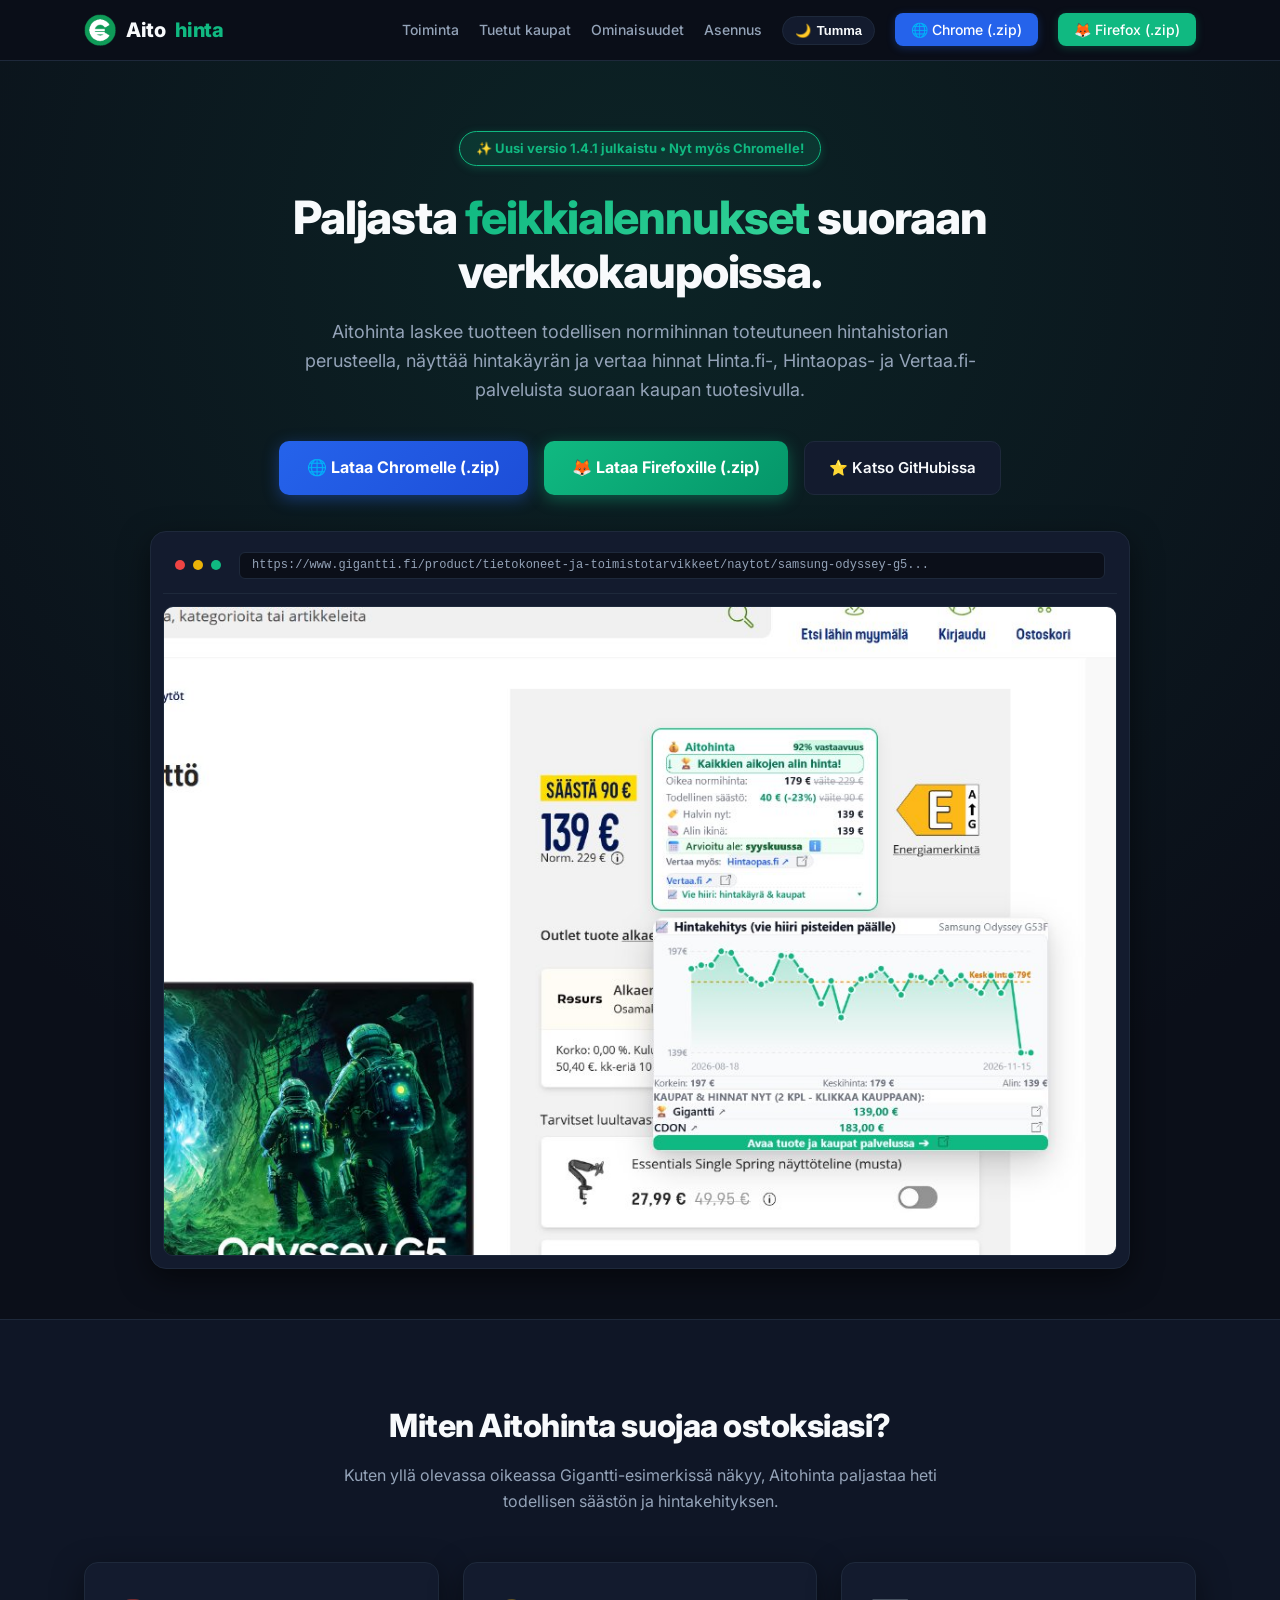
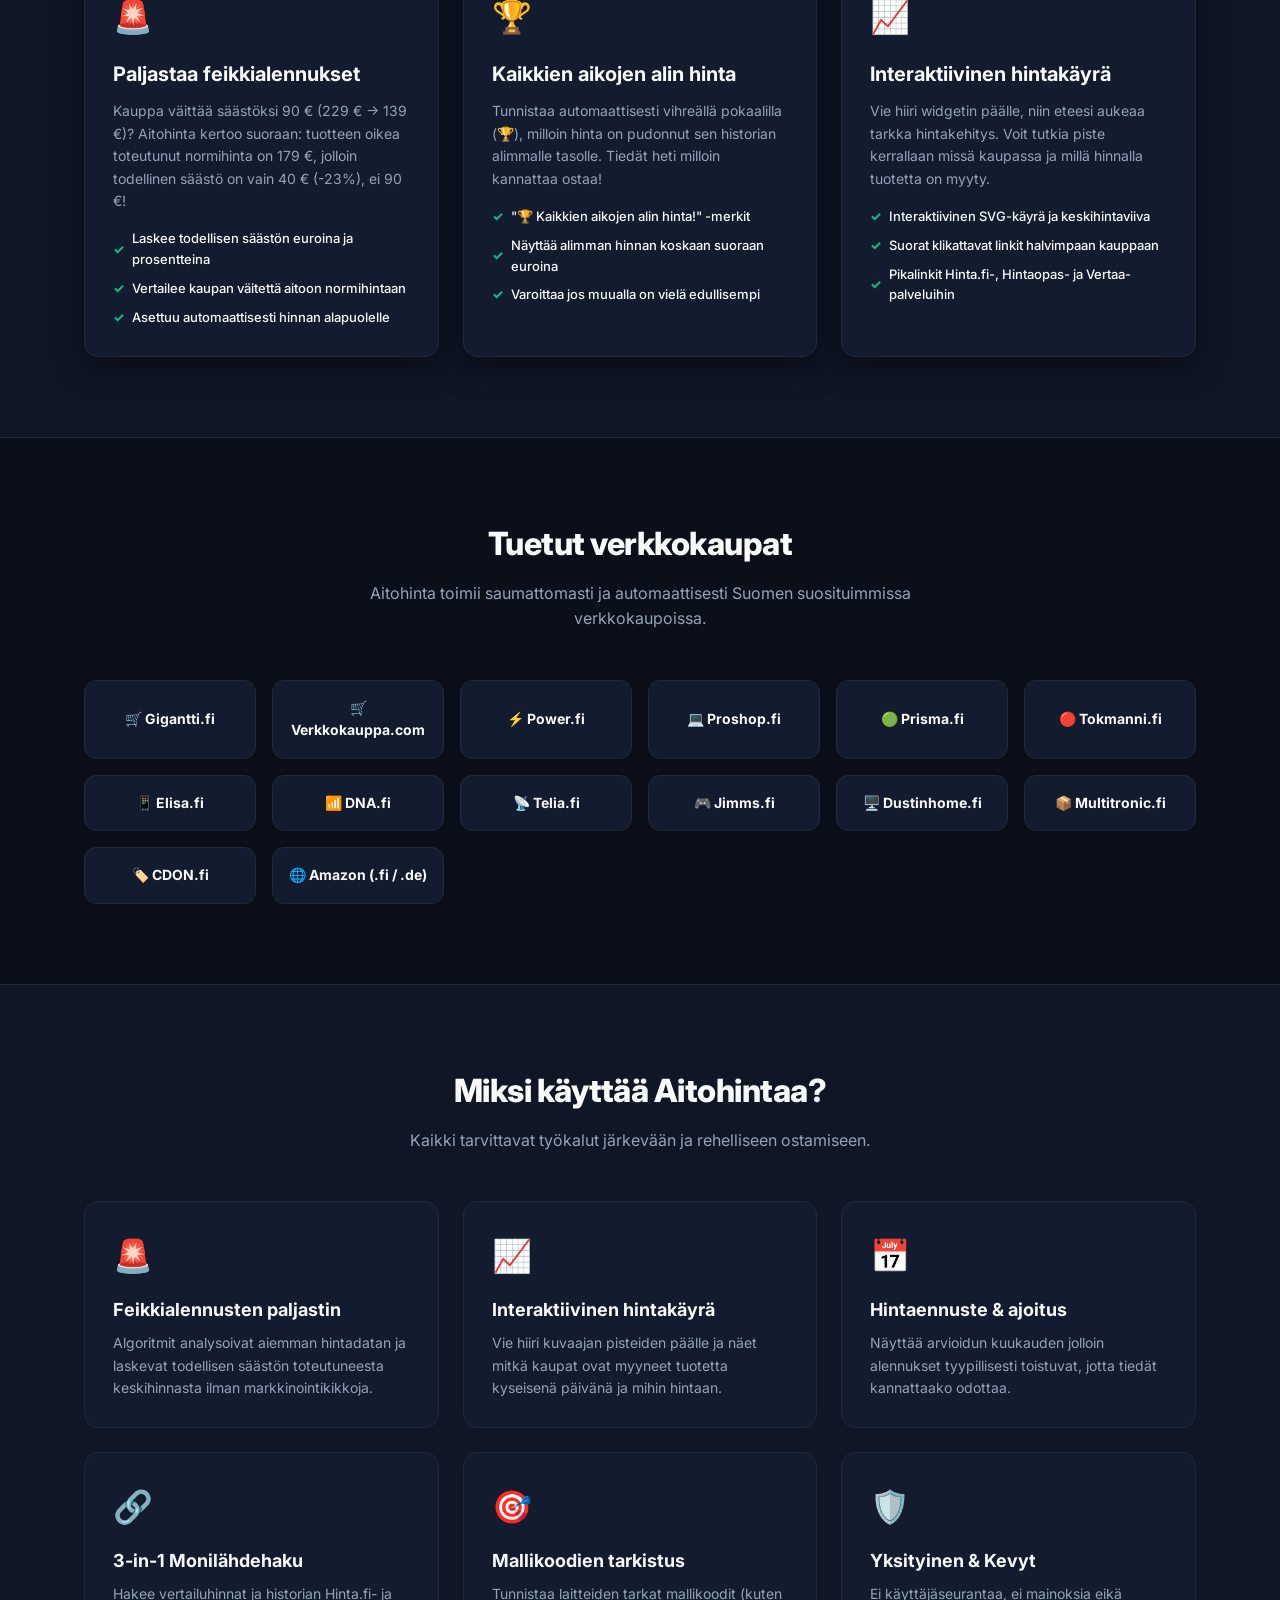
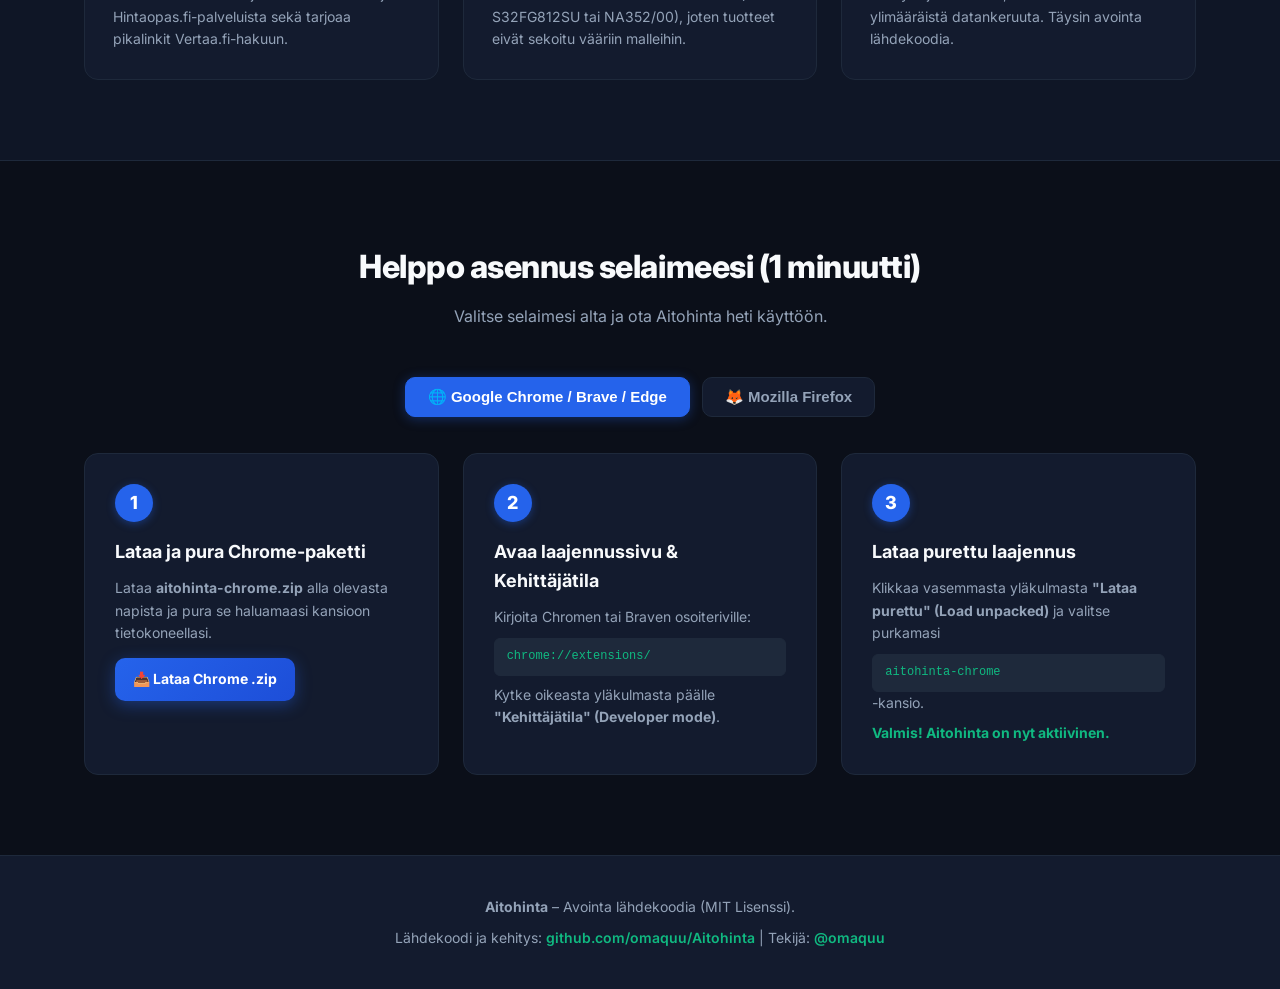
==== commit 59da321b: "feat: lisätty Google Chrome / Chromium -versio (Manifest V3) ja asennusohjeet" ====
--- a/docs/index.html
+++ b/docs/index.html
@@ -248,6 +248,58 @@
       box-shadow: 0 6px 24px rgba(16, 185, 129, 0.5);
     }
 
+    .btn-chrome {
+      background: linear-gradient(135deg, #2563eb 0%, #1d4ed8 100%);
+      box-shadow: 0 4px 16px rgba(37, 99, 235, 0.4);
+    }
+
+    .btn-chrome:hover {
+      box-shadow: 0 6px 24px rgba(37, 99, 235, 0.5);
+    }
+
+    .btn-header-chrome {
+      background: #2563eb !important;
+      box-shadow: 0 2px 8px rgba(37, 99, 235, 0.3) !important;
+    }
+
+    .btn-header-chrome:hover {
+      background: #1d4ed8 !important;
+    }
+
+    .install-tab-btn {
+      padding: 10px 22px;
+      font-size: 15px;
+      font-weight: 700;
+      border-radius: 10px;
+      border: 1px solid var(--border);
+      background: var(--bg-card);
+      color: var(--text-muted);
+      cursor: pointer;
+      transition: all 0.15s ease;
+      display: inline-flex;
+      align-items: center;
+      gap: 8px;
+    }
+
+    .install-tab-btn:hover {
+      color: var(--text-main);
+      border-color: var(--border-subtle);
+    }
+
+    .install-tab-btn.active#tab-btn-chrome {
+      background: #2563eb;
+      color: #ffffff;
+      border-color: #2563eb;
+      box-shadow: 0 2px 12px rgba(37, 99, 235, 0.35);
+    }
+
+    .install-tab-btn.active#tab-btn-firefox {
+      background: var(--primary);
+      color: #ffffff;
+      border-color: var(--primary);
+      box-shadow: 0 2px 12px var(--primary-glow);
+    }
+
     .btn-secondary {
       display: inline-flex;
       align-items: center;
@@ -618,7 +670,8 @@
             <span id="theme-icon">🌙</span> <span id="theme-text">Tumma</span>
           </button>
         </li>
-        <li><a href="aitohinta-firefox.zip" class="btn-header">Lataa Firefoxille</a></li>
+        <li><a href="aitohinta-chrome.zip" class="btn-header btn-header-chrome" download>🌐 Chrome (.zip)</a></li>
+        <li><a href="aitohinta-firefox.zip" class="btn-header" download>🦊 Firefox (.zip)</a></li>
       </ul>
     </div>
   </header>
@@ -627,7 +680,7 @@
   <section class="hero">
     <div class="container">
       <div class="pill-badge">
-        ✨ Uusi versio 1.4.1 julkaistu
+        ✨ Uusi versio 1.4.1 julkaistu • Nyt myös Chromelle!
       </div>
       <h1>Paljasta <span>feikkialennukset</span> suoraan verkkokaupoissa.</h1>
       <p>
@@ -635,13 +688,12 @@
       </p>
 
       <div class="cta-group">
+        <a href="aitohinta-chrome.zip" class="btn-primary btn-chrome" download>
+          🌐 Lataa Chromelle (.zip)
+        </a>
         <a href="aitohinta-firefox.zip" class="btn-primary" download>
-          🦊 Lataa Firefox-laajennus (.zip)
+          🦊 Lataa Firefoxille (.zip)
         </a>
-        <div class="chrome-badge">
-          <span>🌐 Chrome-laajennus:</span>
-          <span class="tag">Tulossa pian</span>
-        </div>
         <a href="https://github.com/omaquu/Aitohinta" target="_blank" rel="noopener noreferrer" class="btn-secondary">
           ⭐ Katso GitHubissa
         </a>
@@ -792,17 +844,55 @@
   <section class="install-section" id="install">
     <div class="container">
       <div class="section-title">
-        <h2>Helppo asennus Firefoxiin (1 minuutti)</h2>
-        <p>Voit ottaa laajennuksen heti käyttöön kehittäjätilassa.</p>
-      </div>
-
-      <div class="steps-grid">
+        <h2>Helppo asennus selaimeesi (1 minuutti)</h2>
+        <p>Valitse selaimesi alta ja ota Aitohinta heti käyttöön.</p>
+      </div>
+
+      <!-- Browser Tabs -->
+      <div style="display: flex; justify-content: center; gap: 12px; margin-bottom: 30px; flex-wrap: wrap;">
+        <button id="tab-btn-chrome" class="install-tab-btn active" onclick="switchInstallTab('chrome')">
+          🌐 Google Chrome / Brave / Edge
+        </button>
+        <button id="tab-btn-firefox" class="install-tab-btn" onclick="switchInstallTab('firefox')">
+          🦊 Mozilla Firefox
+        </button>
+      </div>
+
+      <!-- Chrome Steps -->
+      <div id="steps-chrome" class="steps-grid">
+        <div class="step-card">
+          <div class="step-number" style="background:#2563eb; box-shadow: 0 2px 8px rgba(37, 99, 235, 0.4);">1</div>
+          <h4>Lataa ja pura Chrome-paketti</h4>
+          <p>Lataa <strong>aitohinta-chrome.zip</strong> alla olevasta napista ja pura se haluamaasi kansioon tietokoneellasi.</p>
+          <a href="aitohinta-chrome.zip" class="btn-primary btn-chrome" style="margin-top: 14px; padding: 10px 18px; font-size: 14px;" download>
+            📥 Lataa Chrome .zip
+          </a>
+        </div>
+
+        <div class="step-card">
+          <div class="step-number" style="background:#2563eb; box-shadow: 0 2px 8px rgba(37, 99, 235, 0.4);">2</div>
+          <h4>Avaa laajennussivu &amp; Kehittäjätila</h4>
+          <p>Kirjoita Chromen tai Braven osoiteriville:</p>
+          <code>chrome://extensions/</code>
+          <p style="margin-top: 8px;">Kytke oikeasta yläkulmasta päälle <strong>"Kehittäjätila" (Developer mode)</strong>.</p>
+        </div>
+
+        <div class="step-card">
+          <div class="step-number" style="background:#2563eb; box-shadow: 0 2px 8px rgba(37, 99, 235, 0.4);">3</div>
+          <h4>Lataa purettu laajennus</h4>
+          <p>Klikkaa vasemmasta yläkulmasta <strong>"Lataa purettu" (Load unpacked)</strong> ja valitse purkamasi <code>aitohinta-chrome</code> -kansio.</p>
+          <p style="margin-top: 8px; color: #10b981; font-weight: 700;">Valmis! Aitohinta on nyt aktiivinen.</p>
+        </div>
+      </div>
+
+      <!-- Firefox Steps -->
+      <div id="steps-firefox" class="steps-grid" style="display: none;">
         <div class="step-card">
           <div class="step-number">1</div>
-          <h4>Lataa ja pura paketti</h4>
+          <h4>Lataa ja pura Firefox-paketti</h4>
           <p>Lataa <strong>aitohinta-firefox.zip</strong> alla olevasta napista ja pura se haluamaasi kansioon tietokoneellasi.</p>
           <a href="aitohinta-firefox.zip" class="btn-primary" style="margin-top: 14px; padding: 10px 18px; font-size: 14px;" download>
-            📥 Lataa .zip
+            📥 Lataa Firefox .zip
           </a>
         </div>
 
@@ -816,10 +906,10 @@
 
         <div class="step-card">
           <div class="step-number">3</div>
-          <h4>Lataa lisäosa</h4>
+          <h4>Lataa tilapäinen lisäosa</h4>
           <p>Klikkaa <strong>"Lataa tilapäinen lisäosa…"</strong> ja valitse purkamastasi kansiosta tiedosto:</p>
           <code>manifest.json</code>
-          <p style="margin-top: 8px;">Valmis! Laajennus on nyt aktiivinen.</p>
+          <p style="margin-top: 8px; color: #10b981; font-weight: 700;">Valmis! Aitohinta on nyt aktiivinen.</p>
         </div>
       </div>
     </div>
@@ -862,6 +952,28 @@
         if (themeText) themeText.textContent = theme === 'dark' ? 'Tumma' : 'Vaalea';
       }
     })();
+
+    // Installation Tab Switcher
+    function switchInstallTab(browserName) {
+      const chromeTab = document.getElementById('steps-chrome');
+      const ffTab = document.getElementById('steps-firefox');
+      const chromeBtn = document.getElementById('tab-btn-chrome');
+      const ffBtn = document.getElementById('tab-btn-firefox');
+
+      if (!chromeTab || !ffTab) return;
+
+      if (browserName === 'chrome') {
+        chromeTab.style.display = 'grid';
+        ffTab.style.display = 'none';
+        chromeBtn.classList.add('active');
+        ffBtn.classList.remove('active');
+      } else {
+        chromeTab.style.display = 'none';
+        ffTab.style.display = 'grid';
+        ffBtn.classList.add('active');
+        chromeBtn.classList.remove('active');
+      }
+    }
   </script>
 
 </body>
